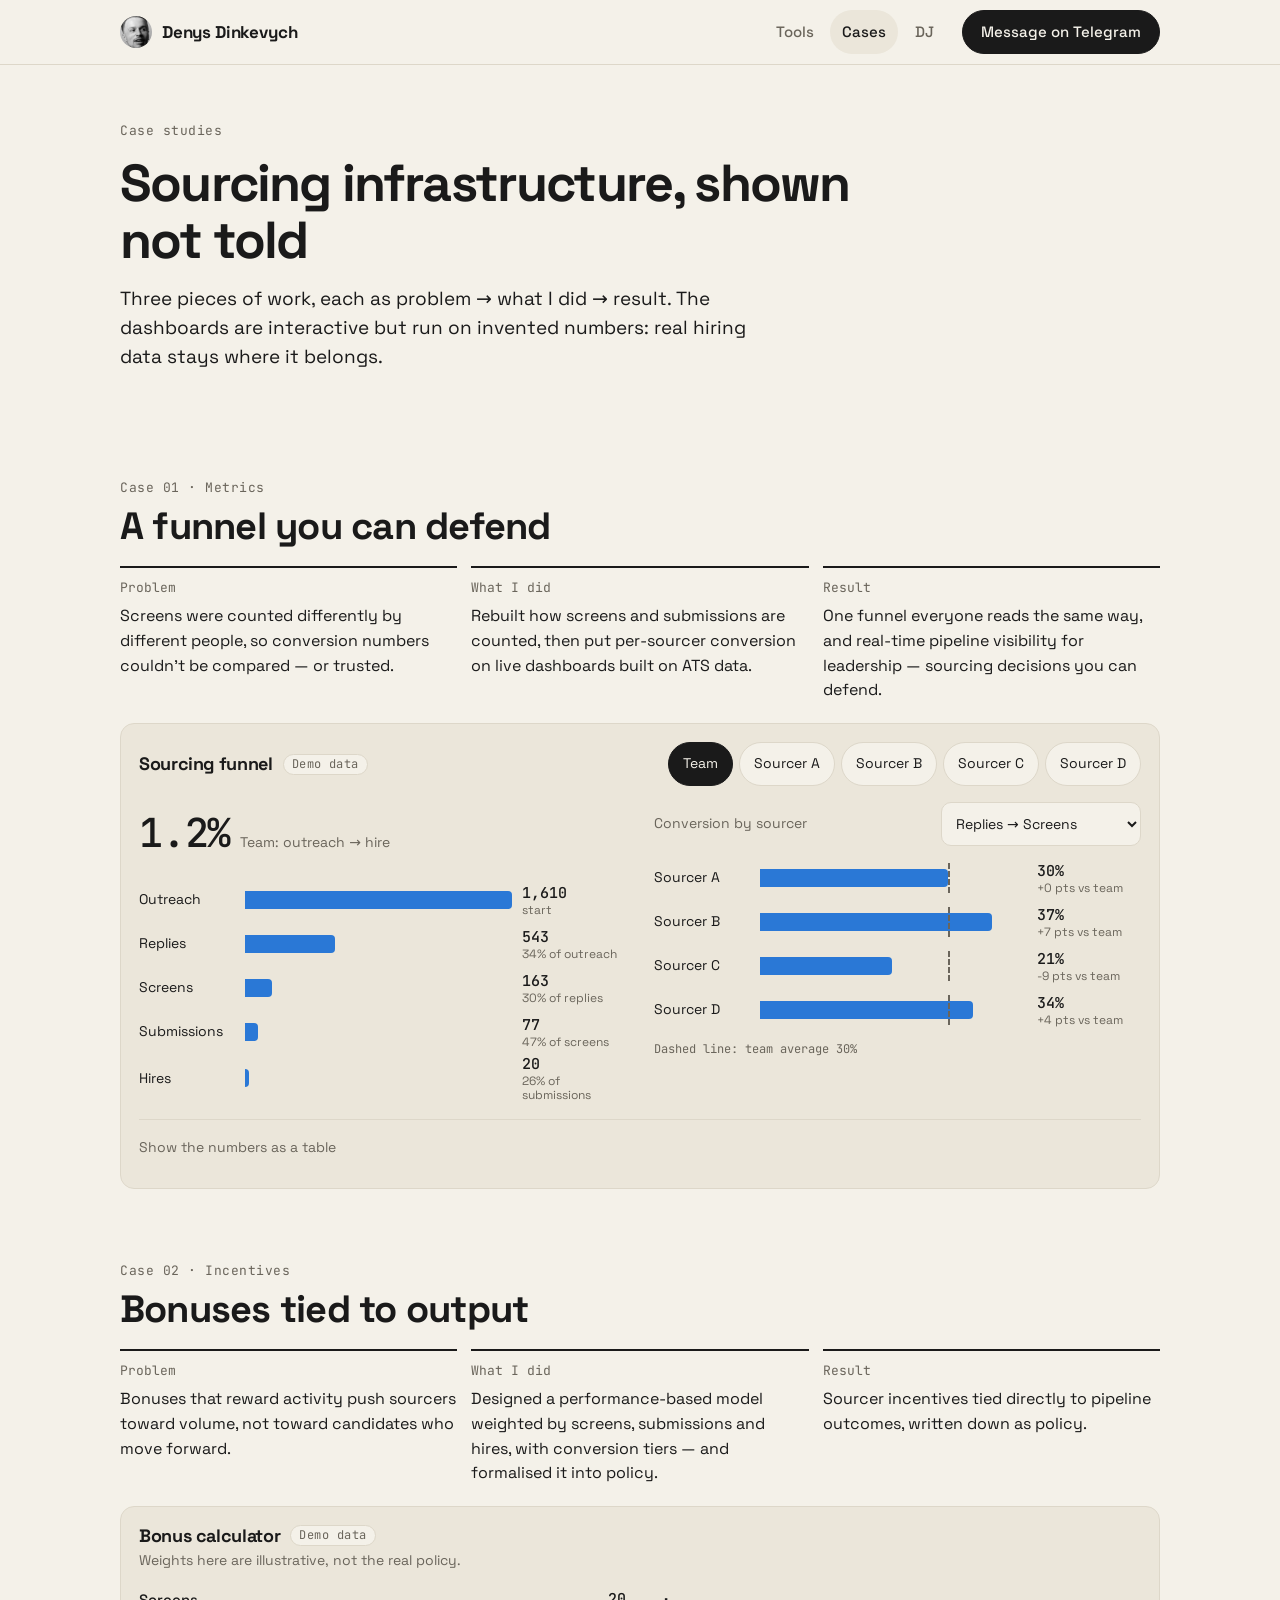
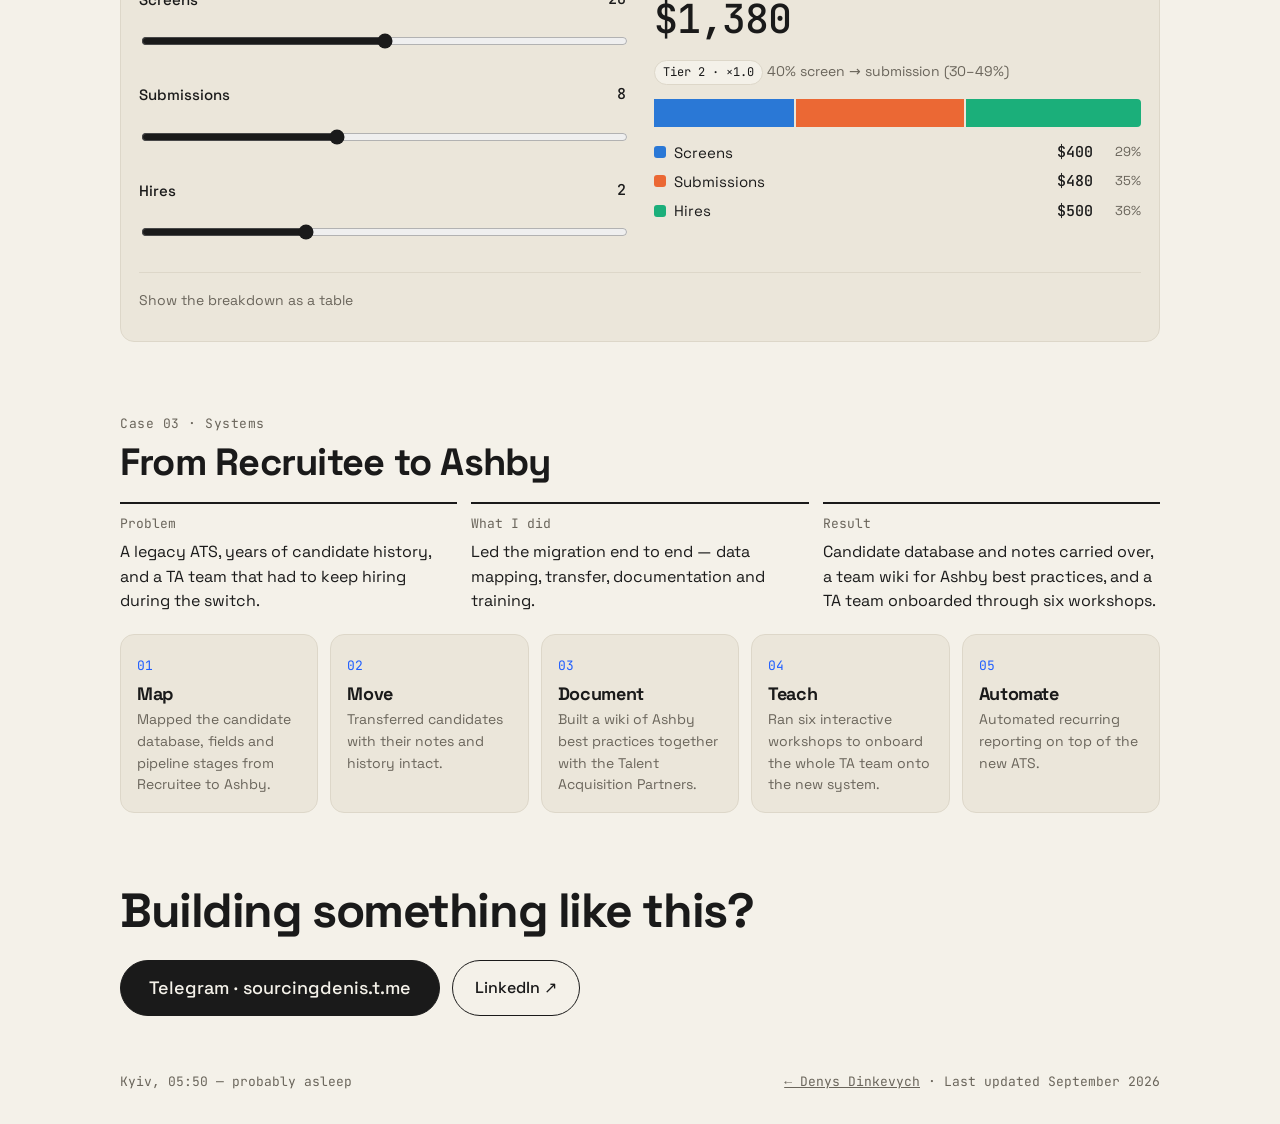
==== cases/index.html @ 1ac38251 "Add case studies with interactive demo dashboards /cases/: a funnel you can defend (per-stage funnel" ====
<!doctype html>
<html lang="en" data-side="day" data-theme="light">
<head>
<meta charset="utf-8">
<meta name="viewport" content="width=device-width, initial-scale=1, viewport-fit=cover">
<title>Case studies — Denys Dinkevych</title>
<meta name="description" content="How I build sourcing infrastructure: a funnel you can defend, bonuses tied to output, and an ATS migration from Recruitee to Ashby. With interactive demo dashboards.">
<meta name="author" content="Denys Dinkevych">
<meta property="og:type" content="website">
<meta property="og:title" content="Case studies — Denys Dinkevych">
<meta property="og:description" content="How I build sourcing infrastructure: a funnel you can defend, bonuses tied to output, and an ATS migration from Recruitee to Ashby. With interactive demo dashboards.">
<meta property="og:url" content="https://sourcingden.github.io/sitec/cases/">
<meta property="og:image" content="https://sourcingden.github.io/sitec/cases/og-cases.png">
<meta name="twitter:card" content="summary_large_image">
<meta name="twitter:image" content="https://sourcingden.github.io/sitec/cases/og-cases.png">
<link rel="canonical" href="https://sourcingden.github.io/sitec/cases/">
<meta name="theme-color" content="#f4f1e9">
<link rel="icon" href="../favicon.svg" type="image/svg+xml">
<link rel="apple-touch-icon" href="../apple-touch-icon.png">
<link rel="manifest" href="../manifest.webmanifest">
<link rel="preload" href="../assets/fonts/space-grotesk-latin.woff2" as="font" type="font/woff2" crossorigin>
<link rel="preload" href="../assets/fonts/jetbrains-mono-latin.woff2" as="font" type="font/woff2" crossorigin>
<link rel="stylesheet" href="../styles.css">
</head>
<body id="top" class="sub">
<div class="stars" aria-hidden="true"><div class="stars-layer"></div><div class="stars-layer"></div><div class="stars-layer"></div></div>

<header class="bar">
  <div class="wrap bar-inner">
    <a class="me" href="../?side=day">
      <img src="../assets/avatar.webp" width="32" height="32" alt="">
      <span>Denys Dinkevych</span>
    </a>
    <nav class="subnav" aria-label="Site">
      <a href="../tools/">Tools</a>
      <a href="../cases/" aria-current="page">Cases</a>
      <a href="../?side=night">DJ</a>
    </nav>
    <a class="btn btn-primary bar-cta" href="https://t.me/sourcingdenis" target="_blank" rel="noopener">Message on Telegram</a>
  </div>
</header>

<main id="main" class="wrap">

  <section class="page-head">
    <p class="eyebrow mono">Case studies</p>
    <h1>Sourcing infrastructure, shown not told</h1>
    <p class="lede">Three pieces of work, each as problem → what I did → result. The dashboards are interactive but run on invented numbers: real hiring data stays where it belongs.</p>
  </section>

  <article class="case" id="funnel-case">
    <div class="case-head">
      <p class="eyebrow mono">Case 01 · Metrics</p>
      <h2>A funnel you can defend</h2>
    </div>
    <dl class="pdr">
      <div><dt class="mono">Problem</dt><dd>Screens were counted differently by different people, so conversion numbers couldn't be compared — or trusted.</dd></div>
      <div><dt class="mono">What I did</dt><dd>Rebuilt how screens and submissions are counted, then put per-sourcer conversion on live dashboards built on ATS data.</dd></div>
      <div><dt class="mono">Result</dt><dd>One funnel everyone reads the same way, and real-time pipeline visibility for leadership — sourcing decisions you can defend.</dd></div>
    </dl>
    <div class="viz">
      <div class="viz-head">
        <h3>Sourcing funnel <span class="demo mono">Demo data</span></h3>
        <div class="seg-filter" id="funnel-filter" role="group" aria-label="Whose funnel"></div>
      </div>
      <div class="viz-body two">
        <div>
          <div class="stat"><b class="mono" id="funnel-headline"></b><span id="funnel-headline-note"></span></div>
          <div class="hbars" id="funnel"></div>
        </div>
        <div>
          <label class="viz-label">Conversion by sourcer
            <select id="compare-step" class="viz-select"></select>
          </label>
          <div class="hbars compare" id="compare"></div>
          <p class="viz-foot mono" id="compare-avg"></p>
        </div>
      </div>
      <details class="viz-table"><summary>Show the numbers as a table</summary><div class="table-wrap"><table id="funnel-table"></table></div></details>
    </div>
  </article>

  <article class="case" id="bonus-case">
    <div class="case-head">
      <p class="eyebrow mono">Case 02 · Incentives</p>
      <h2>Bonuses tied to output</h2>
    </div>
    <dl class="pdr">
      <div><dt class="mono">Problem</dt><dd>Bonuses that reward activity push sourcers toward volume, not toward candidates who move forward.</dd></div>
      <div><dt class="mono">What I did</dt><dd>Designed a performance-based model weighted by screens, submissions and hires, with conversion tiers — and formalised it into policy.</dd></div>
      <div><dt class="mono">Result</dt><dd>Sourcer incentives tied directly to pipeline outcomes, written down as policy.</dd></div>
    </dl>
    <div class="viz">
      <div class="viz-head"><h3>Bonus calculator <span class="demo mono">Demo data</span></h3><p class="viz-sub">Weights here are illustrative, not the real policy.</p></div>
      <div class="viz-body two">
        <form class="sliders" id="bonus-form">
          <label>Screens <output id="out-screens" class="mono"></output><input type="range" name="screens" min="0" max="40" value="20"></label>
          <label>Submissions <output id="out-submissions" class="mono"></output><input type="range" name="submissions" min="0" max="20" value="8"></label>
          <label>Hires <output id="out-hires" class="mono"></output><input type="range" name="hires" min="0" max="6" value="2"></label>
        </form>
        <div>
          <div class="stat"><b class="mono" id="bonus-total"></b><span><span id="bonus-tier" class="chip-label"></span> <span id="bonus-why"></span></span></div>
          <div class="stack" id="bonus-bar" aria-label="Bonus breakdown"></div>
          <ul class="legend" id="bonus-legend"></ul>
        </div>
      </div>
      <details class="viz-table"><summary>Show the breakdown as a table</summary><div class="table-wrap"><table id="bonus-table"></table></div></details>
    </div>
  </article>

  <article class="case" id="migration-case">
    <div class="case-head">
      <p class="eyebrow mono">Case 03 · Systems</p>
      <h2>From Recruitee to Ashby</h2>
    </div>
    <dl class="pdr">
      <div><dt class="mono">Problem</dt><dd>A legacy ATS, years of candidate history, and a TA team that had to keep hiring during the switch.</dd></div>
      <div><dt class="mono">What I did</dt><dd>Led the migration end to end — data mapping, transfer, documentation and training.</dd></div>
      <div><dt class="mono">Result</dt><dd>Candidate database and notes carried over, a team wiki for Ashby best practices, and a TA team onboarded through six workshops.</dd></div>
    </dl>
    <ol class="steps">
      <li><span class="mono">01</span><h3>Map</h3><p>Mapped the candidate database, fields and pipeline stages from Recruitee to Ashby.</p></li>
      <li><span class="mono">02</span><h3>Move</h3><p>Transferred candidates with their notes and history intact.</p></li>
      <li><span class="mono">03</span><h3>Document</h3><p>Built a wiki of Ashby best practices together with the Talent Acquisition Partners.</p></li>
      <li><span class="mono">04</span><h3>Teach</h3><p>Ran six interactive workshops to onboard the whole TA team onto the new system.</p></li>
      <li><span class="mono">05</span><h3>Automate</h3><p>Automated recurring reporting on top of the new ATS.</p></li>
    </ol>
  </article>

  <section class="block contact">
    <h2>Building something like this?</h2>
    <div class="actions">
      <a class="btn btn-primary btn-big" href="https://t.me/sourcingdenis" target="_blank" rel="noopener">Telegram · sourcingdenis.t.me</a>
      <a class="btn btn-ghost" href="https://linkedin.com/in/sourcingdenis" target="_blank" rel="noopener">LinkedIn ↗</a>
    </div>
  </section>
  <div class="viz-tip" id="viz-tip" role="tooltip" hidden></div>

</main>

<footer class="foot wrap">
  <p class="mono" id="clock">Kyiv</p>
  <p class="mono small"><a href="../?side=day">← Denys Dinkevych</a> · Last updated September 2026</p>
</footer>

<script src="../site.js" defer></script>
<script src="cases.js" defer></script>
</body>
</html>
---- styles.css ----
/* self-hosted fonts (SIL Open Font License): no third-party requests on load */
@font-face { font-family: "Space Grotesk"; font-style: normal; font-weight: 300 700; font-display: swap; src: url(assets/fonts/space-grotesk-latin.woff2) format("woff2"); unicode-range: U+0000-00FF, U+0131, U+0152-0153, U+02BB-02BC, U+02C6, U+02DA, U+02DC, U+0304, U+0308, U+0329, U+2000-206F, U+20AC, U+2122, U+2191, U+2193, U+2212, U+2215, U+FEFF, U+FFFD; }
@font-face { font-family: "Space Grotesk"; font-style: normal; font-weight: 300 700; font-display: swap; src: url(assets/fonts/space-grotesk-latin-ext.woff2) format("woff2"); unicode-range: U+0100-02BA, U+02BD-02C5, U+02C7-02CC, U+02CE-02D7, U+02DD-02FF, U+0304, U+0308, U+0329, U+1D00-1DBF, U+1E00-1E9F, U+1EF2-1EFF, U+2020, U+20A0-20AB, U+20AD-20C0, U+2113, U+2C60-2C7F, U+A720-A7FF; }
@font-face { font-family: "JetBrains Mono"; font-style: normal; font-weight: 100 800; font-display: swap; src: url(assets/fonts/jetbrains-mono-latin.woff2) format("woff2"); unicode-range: U+0000-00FF, U+0131, U+0152-0153, U+02BB-02BC, U+02C6, U+02DA, U+02DC, U+0304, U+0308, U+0329, U+2000-206F, U+20AC, U+2122, U+2191, U+2193, U+2212, U+2215, U+FEFF, U+FFFD; }
@font-face { font-family: "JetBrains Mono"; font-style: normal; font-weight: 100 800; font-display: swap; src: url(assets/fonts/jetbrains-mono-latin-ext.woff2) format("woff2"); unicode-range: U+0100-02BA, U+02BD-02C5, U+02C7-02CC, U+02CE-02D7, U+02DD-02FF, U+0304, U+0308, U+0329, U+1D00-1DBF, U+1E00-1E9F, U+1EF2-1EFF, U+2020, U+20A0-20AB, U+20AD-20C0, U+2113, U+2C60-2C7F, U+A720-A7FF; }

:root {
  --bg: #f4f1e9;
  --fg: #1a1a1a;
  --muted: #6a655b;
  --line: #ddd7c9;
  --panel: #ebe6da;
  --accent: #1f5eff;
  --on-accent: #fff;
  --gutter: clamp(16px, 4vw, 40px);
  --maxw: 1120px;
  --radius: 14px;
  color-scheme: light;
}
:root[data-theme="dark"] {
  --bg: #141414;
  --fg: #ececec;
  --muted: #9a9a9a;
  --line: #2b2b2b;
  --panel: #1c1c1c;
  --accent: #ff6a2b;
  --on-accent: #141414;
  color-scheme: dark;
}

/* one template, two sides */
:root[data-side="day"] [data-only="night"],
:root[data-side="night"] [data-only="day"] { display: none !important; }

* { box-sizing: border-box; }
html { -webkit-text-size-adjust: 100%; text-size-adjust: 100%; scroll-behavior: smooth; }
@media (prefers-reduced-motion: reduce) { html { scroll-behavior: auto; } }
body {
  margin: 0;
  background: var(--bg);
  color: var(--fg);
  font: 17px/1.55 "Space Grotesk", system-ui, sans-serif;
  -webkit-font-smoothing: antialiased;
  -webkit-tap-highlight-color: transparent;
  overflow-x: hidden;
}
h1, h2, h3 { margin: 0; letter-spacing: -0.02em; line-height: 1.1; }
p { margin: 0; }
a { color: inherit; }
.mono { font-family: "JetBrains Mono", ui-monospace, monospace; }
:focus-visible { outline: 2px solid var(--accent); outline-offset: 3px; border-radius: 6px; }
.wrap {
  max-width: var(--maxw);
  margin: 0 auto;
  padding-left: max(var(--gutter), env(safe-area-inset-left));
  padding-right: max(var(--gutter), env(safe-area-inset-right));
}

/* ---------- buttons ---------- */
.btn {
  display: inline-flex;
  align-items: center;
  justify-content: center;
  gap: 8px;
  min-height: 48px;
  padding: 0 22px;
  border-radius: 999px;
  border: 1.5px solid var(--fg);
  font: inherit;
  font-weight: 500;
  font-size: 16px;
  text-decoration: none;
  cursor: pointer;
  white-space: nowrap;
  touch-action: manipulation;
  transition: background .2s, color .2s, border-color .2s, transform .1s;
}
.btn:active { transform: scale(.98); }
.btn-primary { background: var(--fg); color: var(--bg); }
.btn-ghost { background: transparent; color: var(--fg); }
.btn-small { min-height: 44px; padding: 0 16px; font-size: 14px; border-width: 1px; background: var(--bg); color: var(--fg); }
.btn-small.copied { background: var(--accent); border-color: var(--accent); color: var(--on-accent); }
.btn-big { min-height: 56px; font-size: 18px; padding: 8px 28px; white-space: normal; text-align: center; max-width: 100%; }
.btn[aria-disabled] { opacity: .45; pointer-events: none; }

/* ---------- header ---------- */
.bar {
  position: sticky;
  top: 0;
  z-index: 20;
  background: var(--bg);
  border-bottom: 1px solid var(--line);
  padding-top: env(safe-area-inset-top);
}
.bar-inner { display: flex; align-items: center; gap: 16px; min-height: 64px; }
.me { display: inline-flex; align-items: center; gap: 10px; text-decoration: none; font-weight: 700; letter-spacing: -0.01em; min-height: 44px; min-width: 44px; }
.me img { width: 32px; height: 32px; border-radius: 50%; object-fit: cover; }
.switch {
  display: inline-flex;
  margin-left: auto;
  padding: 3px;
  border: 1px solid var(--line);
  border-radius: 999px;
  background: var(--panel);
}
.switch button {
  font: inherit;
  font-size: 15px;
  font-weight: 500;
  min-height: 44px;
  min-width: 48px;
  padding: 0 16px;
  border: 0;
  border-radius: 999px;
  background: transparent;
  color: var(--muted);
  cursor: pointer;
  touch-action: manipulation;
}
.switch button[aria-selected="true"] { background: var(--fg); color: var(--bg); }
.bar-cta { min-height: 44px; padding: 0 18px; font-size: 15px; }

/* ---------- hero ---------- */
.hero {
  display: grid;
  grid-template-columns: minmax(0, 1.12fr) minmax(0, 1fr);
  gap: clamp(24px, 4vw, 56px);
  align-items: center;
  padding: clamp(28px, 5vw, 64px) 0 clamp(24px, 4vw, 40px);
}
.eyebrow { font-size: 13px; color: var(--muted); letter-spacing: .04em; margin-bottom: 14px; }
.hero h1 { font-size: clamp(34px, 4.6vw, 56px); letter-spacing: -0.035em; line-height: 1.02; margin-bottom: 18px; }
.lede { font-size: clamp(17px, 1.5vw, 19px); color: var(--fg); max-width: 34em; margin-bottom: 26px; }
.lede strong { font-weight: 700; }
.actions { display: flex; flex-wrap: wrap; gap: 12px; }

.art { position: relative; margin: 0; }
.dots {
  display: block;
  width: 100%;
  aspect-ratio: 700 / 564;
  cursor: crosshair;
  touch-action: pan-y;
  user-select: none;
  -webkit-user-select: none;
  opacity: 0;
  transition: opacity .5s ease;
}
.art-fallback {
  position: absolute;
  top: 0; left: 0;
  width: 100%;
  height: auto;
  filter: grayscale(1);
  mix-blend-mode: multiply;
  opacity: .8;
  transition: opacity .2s ease;
}
:root[data-theme="dark"] .art-fallback { filter: grayscale(1) invert(1); mix-blend-mode: screen; opacity: .6; }
.art-ready .dots { opacity: 1; }
:root .art.art-ready .art-fallback { opacity: 0; pointer-events: none; }
.art figcaption { margin-top: 10px; font-size: 13px; color: var(--muted); }
.art figcaption span { white-space: nowrap; }

/* ---------- proof ---------- */
.proof { border-top: 1px solid var(--line); border-bottom: 1px solid var(--line); padding: 24px 0; }
.stats { list-style: none; margin: 0; padding: 0; display: grid; grid-template-columns: repeat(4, 1fr); gap: 16px; }
.stats li { display: flex; flex-direction: column; gap: 4px; }
.stats b { font-size: clamp(26px, 3.2vw, 38px); font-weight: 500; letter-spacing: -0.03em; color: var(--fg); }
.stats span { font-size: 15px; color: var(--muted); }
.prev { margin-top: 18px; font-size: 13px; color: var(--muted); }
.credits { font-size: clamp(18px, 2vw, 24px); font-weight: 500; line-height: 1.45; letter-spacing: -0.01em; }
.credits .mono { display: block; font-size: 13px; font-weight: 400; color: var(--muted); letter-spacing: .04em; margin-bottom: 6px; }

/* ---------- blocks ---------- */
.block { padding: clamp(40px, 6vw, 72px) 0 0; scroll-margin-top: 72px; }
.block-head { max-width: 680px; margin-bottom: 24px; }
.block-head .eyebrow { margin-bottom: 8px; }
.block-head h2 { font-size: clamp(26px, 3.2vw, 38px); margin-bottom: 10px; }
.block-head p:not(.eyebrow) { color: var(--muted); }

/* Boolean builder */
.bool { display: grid; grid-template-columns: 1fr 1fr; gap: 14px 18px; margin-bottom: 18px; }
.bool label { display: flex; flex-direction: column; gap: 6px; font-weight: 500; font-size: 15px; }
.bool small { font-weight: 400; color: var(--muted); font-size: 13px; }
.bool input {
  font: inherit;
  font-size: 16px;
  min-height: 48px;
  padding: 0 14px;
  border: 1px solid var(--line);
  border-radius: 10px;
  background: var(--panel);
  color: var(--fg);
}
.bool input:focus { outline: 2px solid var(--accent); outline-offset: 0; border-color: transparent; }
.bool-out { display: grid; gap: 14px; }
.out-card { border: 1px solid var(--line); border-radius: var(--radius); background: var(--panel); padding: 14px 16px 16px; min-width: 0; }
.out-head { display: flex; align-items: center; justify-content: space-between; gap: 10px; margin-bottom: 10px; flex-wrap: wrap; }
.out-head > .mono { font-size: 13px; color: var(--muted); }
.out-btns { display: inline-flex; gap: 8px; flex-wrap: wrap; }
.out-card code {
  display: block;
  font-family: "JetBrains Mono", monospace;
  font-size: 14px;
  line-height: 1.6;
  white-space: pre-wrap;
  overflow-wrap: anywhere;
}
.out-card code.is-empty { color: var(--muted); }

/* method cards */
.cards { display: grid; grid-template-columns: repeat(3, 1fr); gap: 14px; }
.card { border: 1px solid var(--line); border-radius: var(--radius); padding: 20px; background: var(--panel); }
.card .tag { font-size: 13px; color: var(--accent); margin-bottom: 10px; }
.card h3 { font-size: 19px; margin-bottom: 8px; }
.card p:not(.tag) { font-size: 15px; color: var(--muted); }

/* timeline */
.timeline { list-style: none; margin: 0; padding: 0; max-width: 820px; }
.timeline li { display: grid; grid-template-columns: 140px 1fr; gap: 20px; padding: 18px 0; border-top: 1px solid var(--line); }
.timeline li:last-child { border-bottom: 1px solid var(--line); }
.timeline .when { font-size: 13px; color: var(--muted); padding-top: 3px; }
.timeline h3 { font-size: 19px; margin-bottom: 6px; }
.timeline p:not(.when) { color: var(--muted); font-size: 16px; }

.plain { list-style: none; margin: 0; padding: 0; display: grid; grid-template-columns: repeat(2, 1fr); gap: 0 32px; max-width: 900px; }
.plain li { padding: 14px 0; border-top: 1px solid var(--line); }
.plain h3 { font-size: 17px; font-weight: 500; margin-bottom: 4px; }
.plain .mono { font-size: 13px; color: var(--muted); }

/* night: player + mix list */
.sc-facade {
  display: flex;
  align-items: center;
  gap: 18px;
  padding: 18px;
  border: 1px solid var(--line);
  border-radius: var(--radius);
  background: var(--panel);
  margin-bottom: 18px;
}
.sc-facade.loaded { display: block; padding: 0; border: 0; background: none; }
.sc-facade iframe { width: 100%; height: 450px; border: 0; border-radius: 10px; display: block; }
.sc-play {
  flex: none;
  width: 72px; height: 72px;
  border-radius: 50%;
  border: 0;
  background: var(--accent);
  color: var(--on-accent);
  font-size: 26px;
  cursor: pointer;
  touch-action: manipulation;
}
.sc-title { font-weight: 700; font-size: 19px; }
.sc-note { font-size: 13px; color: var(--muted); margin-top: 4px; }
.mixlist { list-style: none; margin: 0; padding: 0; counter-reset: mix; max-width: 820px; }
.mixlist li { border-top: 1px solid var(--line); counter-increment: mix; }
.mixlist li:last-child { border-bottom: 1px solid var(--line); }
.mixlist a { display: grid; grid-template-columns: 40px 1fr auto; align-items: center; gap: 12px; min-height: 56px; text-decoration: none; }
.mixlist a::before { content: counter(mix, decimal-leading-zero); font-family: "JetBrains Mono", monospace; font-size: 13px; color: var(--muted); }
.mixlist span { font-weight: 500; }
.mixlist em { font-style: normal; color: var(--muted); font-size: 15px; text-align: right; }

/* contact */
.contact { padding-bottom: 8px; }
.contact h2 { font-size: clamp(28px, 4vw, 48px); letter-spacing: -0.03em; margin-bottom: 22px; max-width: 16em; }
.contact-note { color: var(--muted); margin: -10px 0 22px; max-width: 34em; }

/* footer */
.foot { padding-top: 48px; padding-bottom: max(32px, env(safe-area-inset-bottom)); color: var(--muted); display: flex; flex-wrap: wrap; justify-content: space-between; gap: 8px 24px; }
.foot p { font-size: 13px; }

/* ---------- subpages ---------- */
.subnav { display: flex; gap: 4px; margin-left: auto; }
.subnav a { display: inline-flex; align-items: center; justify-content: center; min-height: 44px; min-width: 44px; padding: 0 12px; border-radius: 999px; text-decoration: none; color: var(--muted); font-weight: 500; font-size: 15px; }
.subnav a[aria-current="page"] { color: var(--fg); background: var(--panel); }
.page-head { padding: clamp(28px, 5vw, 56px) 0 8px; max-width: 760px; }
.page-head h1 { font-size: clamp(32px, 4.6vw, 52px); letter-spacing: -0.035em; margin-bottom: 14px; }
.page-head .eyebrow a { color: inherit; }
.privacy { display: block; margin-top: 10px; font-size: 13px; color: var(--muted); }
.block.tight { padding-top: 24px; }
.note { margin-top: 14px; font-size: 15px; color: var(--muted); max-width: 680px; }
.hint { font-size: 13px; color: var(--muted); margin: 8px 0; }
.tips { padding-bottom: 8px; }
.tips h2 { font-size: clamp(22px, 2.6vw, 30px); margin-bottom: 16px; }
.tips .plain p { color: var(--muted); font-size: 15px; }

.tool-grid { display: grid; grid-template-columns: repeat(3, 1fr); gap: 14px; padding-top: 28px; }
.tool-grid.flush { padding-top: 0; }
.tool-card {
  display: flex; flex-direction: column; gap: 8px;
  padding: 22px; border: 1px solid var(--line); border-radius: var(--radius); background: var(--panel);
  text-decoration: none; min-height: 200px;
}
.tool-card .tag { font-size: 13px; color: var(--accent); }
.tool-card h2, .tool-card h3 { font-size: 21px; }
.tool-card p:not(.tag) { color: var(--muted); font-size: 15px; }
.tool-card .go { margin-top: auto; font-weight: 500; }

.bool .wide { grid-column: 1 / -1; }
.email-list { list-style: none; margin: 0 0 16px; padding: 0; border-top: 1px solid var(--line); }
.email-list li { display: grid; grid-template-columns: 96px 1fr auto; align-items: center; gap: 12px; padding: 6px 0; border-bottom: 1px solid var(--line); }
.email-list .tag { font-size: 13px; color: var(--muted); }
.email-list code { font-family: "JetBrains Mono", monospace; font-size: 15px; overflow-wrap: anywhere; }
.out-card textarea, .check textarea {
  width: 100%; font: 14px/1.6 "JetBrains Mono", monospace; color: var(--fg);
  background: transparent; border: 0; resize: vertical; padding: 0;
}
.out-card textarea:focus { outline: none; }

.check { display: grid; grid-template-columns: minmax(0, 1.2fr) minmax(0, 1fr); gap: 24px; align-items: start; }
.check-input { display: flex; flex-direction: column; gap: 10px; align-items: flex-start; }
.check-input label { font-size: 13px; color: var(--muted); }
.check textarea {
  font-family: inherit; font-size: 16px; line-height: 1.55; min-height: 260px;
  padding: 14px 16px; border: 1px solid var(--line); border-radius: 12px; background: var(--panel);
}
.check textarea:focus { outline: 2px solid var(--accent); outline-offset: 0; }
.check-result { border: 1px solid var(--line); border-radius: var(--radius); padding: 20px; background: var(--panel); }
.meter {
  --p: 0;
  width: 132px; height: 132px; border-radius: 50%; margin-bottom: 12px;
  display: grid; place-content: center; text-align: center;
  background:
    radial-gradient(closest-side, var(--panel) 78%, transparent 79%),
    conic-gradient(var(--band, var(--line)) calc(var(--p) * 1%), var(--line) 0);
}
.meter[data-band="good"] { --band: #1f9d55; }
.meter[data-band="ok"] { --band: #d08a00; }
.meter[data-band="low"] { --band: #d33c2c; }
.meter span { font: 500 40px/1 "JetBrains Mono", monospace; }
.meter small { font-size: 13px; color: var(--muted); }
#score-meta { font-size: 13px; color: var(--muted); margin-bottom: 14px; }
.checks { list-style: none; margin: 0; padding: 0; }
.checks li { display: grid; grid-template-columns: 26px 1fr; gap: 10px; padding: 10px 0; border-top: 1px solid var(--line); }
.checks .mark { width: 22px; height: 22px; border-radius: 50%; display: grid; place-content: center; font-size: 13px; font-weight: 700; margin-top: 1px; }
.checks .ok .mark { background: #1f9d5522; color: #1f9d55; }
.checks .fix .mark { background: #d33c2c22; color: #d33c2c; }
.checks b { font-weight: 500; }
.checks p { font-size: 14px; color: var(--muted); margin-top: 2px; }

/* ---------- case studies & demo charts ---------- */
.case { padding-top: clamp(40px, 6vw, 72px); scroll-margin-top: 72px; }
.case-head h2 { font-size: clamp(26px, 3.2vw, 38px); margin-bottom: 18px; }
.case-head .eyebrow { margin-bottom: 8px; }
.pdr { display: grid; grid-template-columns: repeat(3, 1fr); gap: 14px; margin: 0 0 20px; }
.pdr div { border-top: 2px solid var(--fg); padding-top: 10px; }
.pdr dt { font-size: 13px; color: var(--muted); margin-bottom: 6px; }
.pdr dd { margin: 0; font-size: 16px; }
.viz {
  /* chart roles (validated: categorical slots 1-3 on the panel surface) */
  --series-1: #2a78d6; --series-2: #eb6834; --series-3: #1baf7a;
  --grid: #d6d0c1;
  border: 1px solid var(--line); border-radius: var(--radius); background: var(--panel); padding: 18px;
}
.viz-head { display: flex; flex-wrap: wrap; align-items: center; justify-content: space-between; gap: 10px 16px; margin-bottom: 16px; }
.viz-head h3 { font-size: 18px; display: flex; align-items: center; gap: 10px; }
.viz-sub { font-size: 14px; color: var(--muted); width: 100%; margin-top: -6px; }
.demo { font-size: 12px; font-weight: 400; letter-spacing: .04em; padding: 3px 8px; border-radius: 999px; border: 1px solid var(--line); color: var(--muted); background: var(--bg); }
.viz-body.two { display: grid; grid-template-columns: 1fr 1fr; gap: 28px; }
.seg-filter { display: flex; flex-wrap: wrap; gap: 6px; }
.seg-filter button {
  font: inherit; font-size: 14px; min-height: 44px; padding: 0 14px; border-radius: 999px; cursor: pointer;
  border: 1px solid var(--line); background: var(--bg); color: var(--fg);
}
.seg-filter button[aria-pressed="true"] { background: var(--fg); color: var(--bg); border-color: var(--fg); }
.stat { display: flex; align-items: baseline; gap: 10px; flex-wrap: wrap; margin-bottom: 14px; }
.stat b { font-size: clamp(30px, 3.4vw, 40px); font-weight: 500; letter-spacing: -0.03em; }
.stat span { color: var(--muted); font-size: 14px; }
.chip-label { display: inline-block; padding: 2px 8px; border-radius: 999px; background: var(--bg); border: 1px solid var(--line); color: var(--fg) !important; font-family: "JetBrains Mono", monospace; font-size: 12px !important; }

.hbars { display: flex; flex-direction: column; }
.hbar { display: grid; grid-template-columns: 96px 1fr 104px; align-items: center; gap: 10px; min-height: 44px; border-radius: 8px; cursor: default; outline-offset: 0; }
.hbar:focus-visible { outline: 2px solid var(--accent); }
.hbar-label { font-size: 14px; }
.hbar-track { position: relative; height: 18px; }
.hbar-fill { display: block; height: 100%; background: var(--series-1); border-radius: 0 4px 4px 0; transition: width .35s ease; }
.hbar.dim .hbar-fill { opacity: .28; }
.hbar-avg { position: absolute; top: -6px; bottom: -6px; left: var(--avg); border-left: 2px dashed var(--muted); }
.hbar-value { display: flex; flex-direction: column; line-height: 1.2; }
.hbar-value b { font: 500 15px "JetBrains Mono", monospace; }
.hbar-value small { font-size: 12px; color: var(--muted); }
.viz-label { display: flex; flex-wrap: wrap; align-items: center; justify-content: space-between; gap: 8px; font-size: 14px; color: var(--muted); margin-bottom: 10px; }
.viz-select { font: inherit; font-size: 14px; min-height: 44px; padding: 0 10px; border-radius: 10px; border: 1px solid var(--line); background: var(--bg); color: var(--fg); }
.viz-foot { font-size: 12px; color: var(--muted); margin-top: 8px; }

.sliders { display: flex; flex-direction: column; gap: 18px; }
.sliders label { display: grid; grid-template-columns: 1fr auto; gap: 6px 10px; font-weight: 500; font-size: 15px; }
.sliders output { font-size: 15px; }
.sliders input[type="range"] { grid-column: 1 / -1; width: 100%; min-height: 44px; accent-color: var(--fg); }
.stack { display: flex; gap: 2px; height: 28px; margin: 6px 0 14px; }
.stack .seg { min-width: 6px; transition: flex-grow .3s ease; cursor: default; }
.stack .seg:first-child { border-radius: 0; }
.stack .seg:last-child { border-radius: 0 4px 4px 0; }
.stack .seg:focus-visible { outline: 2px solid var(--fg); outline-offset: 2px; }
.stack .empty { flex: 1; display: grid; place-content: center; font-size: 13px; color: var(--muted); border: 1px dashed var(--line); }
.legend { list-style: none; margin: 0; padding: 0; display: flex; flex-direction: column; gap: 6px; }
.legend li { display: flex; align-items: center; gap: 8px; font-size: 15px; }
.legend .chip { width: 12px; height: 12px; border-radius: 3px; flex: none; }
.legend b { font: 500 15px "JetBrains Mono", monospace; margin-left: auto; }
.legend small { width: 40px; text-align: right; color: var(--muted); font-size: 13px; }

.viz-table { margin-top: 16px; border-top: 1px solid var(--line); padding-top: 6px; }
.viz-table summary { cursor: pointer; min-height: 44px; display: flex; align-items: center; font-size: 14px; color: var(--muted); }
.table-wrap { overflow-x: auto; }
.viz-table table { border-collapse: collapse; font-size: 14px; min-width: 100%; }
.viz-table th, .viz-table td { text-align: right; padding: 6px 10px; border-bottom: 1px solid var(--line); white-space: nowrap; }
.viz-table th:first-child { text-align: left; }
.viz-table td { font-family: "JetBrains Mono", monospace; }
.viz-tip {
  position: absolute; z-index: 30; max-width: 260px; pointer-events: none;
  padding: 8px 10px; border-radius: 8px; font-size: 13px; line-height: 1.45;
  background: var(--fg); color: var(--bg); box-shadow: 0 6px 20px rgba(0,0,0,.18);
}

.steps { list-style: none; margin: 0; padding: 0; display: grid; grid-template-columns: repeat(5, 1fr); gap: 12px; counter-reset: s; }
.steps li { border: 1px solid var(--line); border-radius: var(--radius); background: var(--panel); padding: 16px; position: relative; }
.steps .mono { font-size: 13px; color: var(--accent); }
.steps h3 { font-size: 18px; margin: 6px 0; }
.steps p { font-size: 14px; color: var(--muted); }

/* ---------- stars (night only) ---------- */
.stars { position: fixed; inset: 0; z-index: -1; pointer-events: none; opacity: 0; transition: opacity .6s ease; }
:root[data-theme="dark"] .stars { opacity: 1; }
.stars-layer { position: absolute; inset: -50% 0; background-repeat: repeat; will-change: transform; }
.stars-layer:nth-child(1) {
  background-image:
    radial-gradient(1px 1px at 20px 30px, #fff8 50%, transparent),
    radial-gradient(1px 1px at 140px 90px, #fff6 50%, transparent),
    radial-gradient(1px 1px at 90px 160px, #fff5 50%, transparent);
  background-size: 200px 200px;
}
.stars-layer:nth-child(2) {
  background-image:
    radial-gradient(1.5px 1.5px at 60px 110px, #fffa 50%, transparent),
    radial-gradient(1.5px 1.5px at 250px 40px, #fff8 50%, transparent);
  background-size: 320px 320px;
}
.stars-layer:nth-child(3) {
  background-image:
    radial-gradient(2px 2px at 180px 220px, #ffd9c7 50%, transparent),
    radial-gradient(2px 2px at 400px 90px, #fff 50%, transparent);
  background-size: 480px 480px;
}

/* ---------- side switch reveal ---------- */
::view-transition-old(root), ::view-transition-new(root) { animation: none; mix-blend-mode: normal; }

/* ---------- pointer-specific polish ---------- */
@media (hover: hover) and (pointer: fine) {
  .btn-primary:hover { background: var(--accent); border-color: var(--accent); color: var(--on-accent); }
  .btn-ghost:hover, .btn-small:hover { border-color: var(--accent); color: var(--accent); }
  .switch button:not([aria-selected="true"]):hover { color: var(--fg); }
  .mixlist a:hover span { color: var(--accent); }
  .sc-play:hover { transform: scale(1.05); }
}

/* ---------- layout breakpoints ---------- */
@media (max-width: 900px) {
  .cards { grid-template-columns: 1fr 1fr; }
  .stats { grid-template-columns: repeat(2, 1fr); row-gap: 20px; }
}
@media (max-width: 900px) {
  .tool-grid { grid-template-columns: 1fr 1fr; }
  .viz-body.two { grid-template-columns: 1fr; }
  .steps { grid-template-columns: 1fr 1fr; }
  .check { grid-template-columns: 1fr; }
}
@media (max-width: 760px) {
  .tool-grid { grid-template-columns: 1fr; }
  .pdr { grid-template-columns: 1fr; }
  .steps { grid-template-columns: 1fr; }
  .hbar { grid-template-columns: 82px 1fr 92px; gap: 8px; }
  .tool-card { min-height: 0; }
  .sub .bar-cta { display: none; }
  .email-list li { grid-template-columns: 1fr auto; }
  .email-list .tag { grid-column: 1 / -1; margin-bottom: -4px; }
  .hero { grid-template-columns: 1fr; padding-top: 22px; }
  .art { width: min(100%, calc(34vh * 700 / 564)); }
  .bar-cta { display: none; }
  .bool { grid-template-columns: 1fr; }
  .cards { grid-template-columns: 1fr; }
  .timeline li { grid-template-columns: 1fr; gap: 4px; }
  .plain { grid-template-columns: 1fr; }
}
@media (max-width: 420px) {
  body { font-size: 16px; }
  .me span { font-size: 15px; }
  .switch button { padding: 0 12px; font-size: 14px; }
  .actions .btn { flex: 1 1 100%; }
  .mixlist em { display: none; }
}
@media (max-width: 480px) {
  .sub .me span { display: none; }
  .subnav a { padding: 0 10px; }
}
@media (max-width: 350px) {
  .me span { display: none; }
}

/* phones in landscape: little height, so tighten the hero so the CTA stays in view */
@media (max-height: 500px) and (orientation: landscape) {
  .bar-inner { min-height: 52px; }
  .hero { padding: 14px 0 20px; align-items: start; }
  .eyebrow { margin-bottom: 6px; }
  .hero h1 { font-size: 28px; margin-bottom: 10px; }
  .lede { font-size: 15px; margin-bottom: 14px; }
  .actions .btn { min-height: 44px; }
}

@media (prefers-reduced-motion: reduce) {
  *, *::before, *::after { transition: none !important; }
}
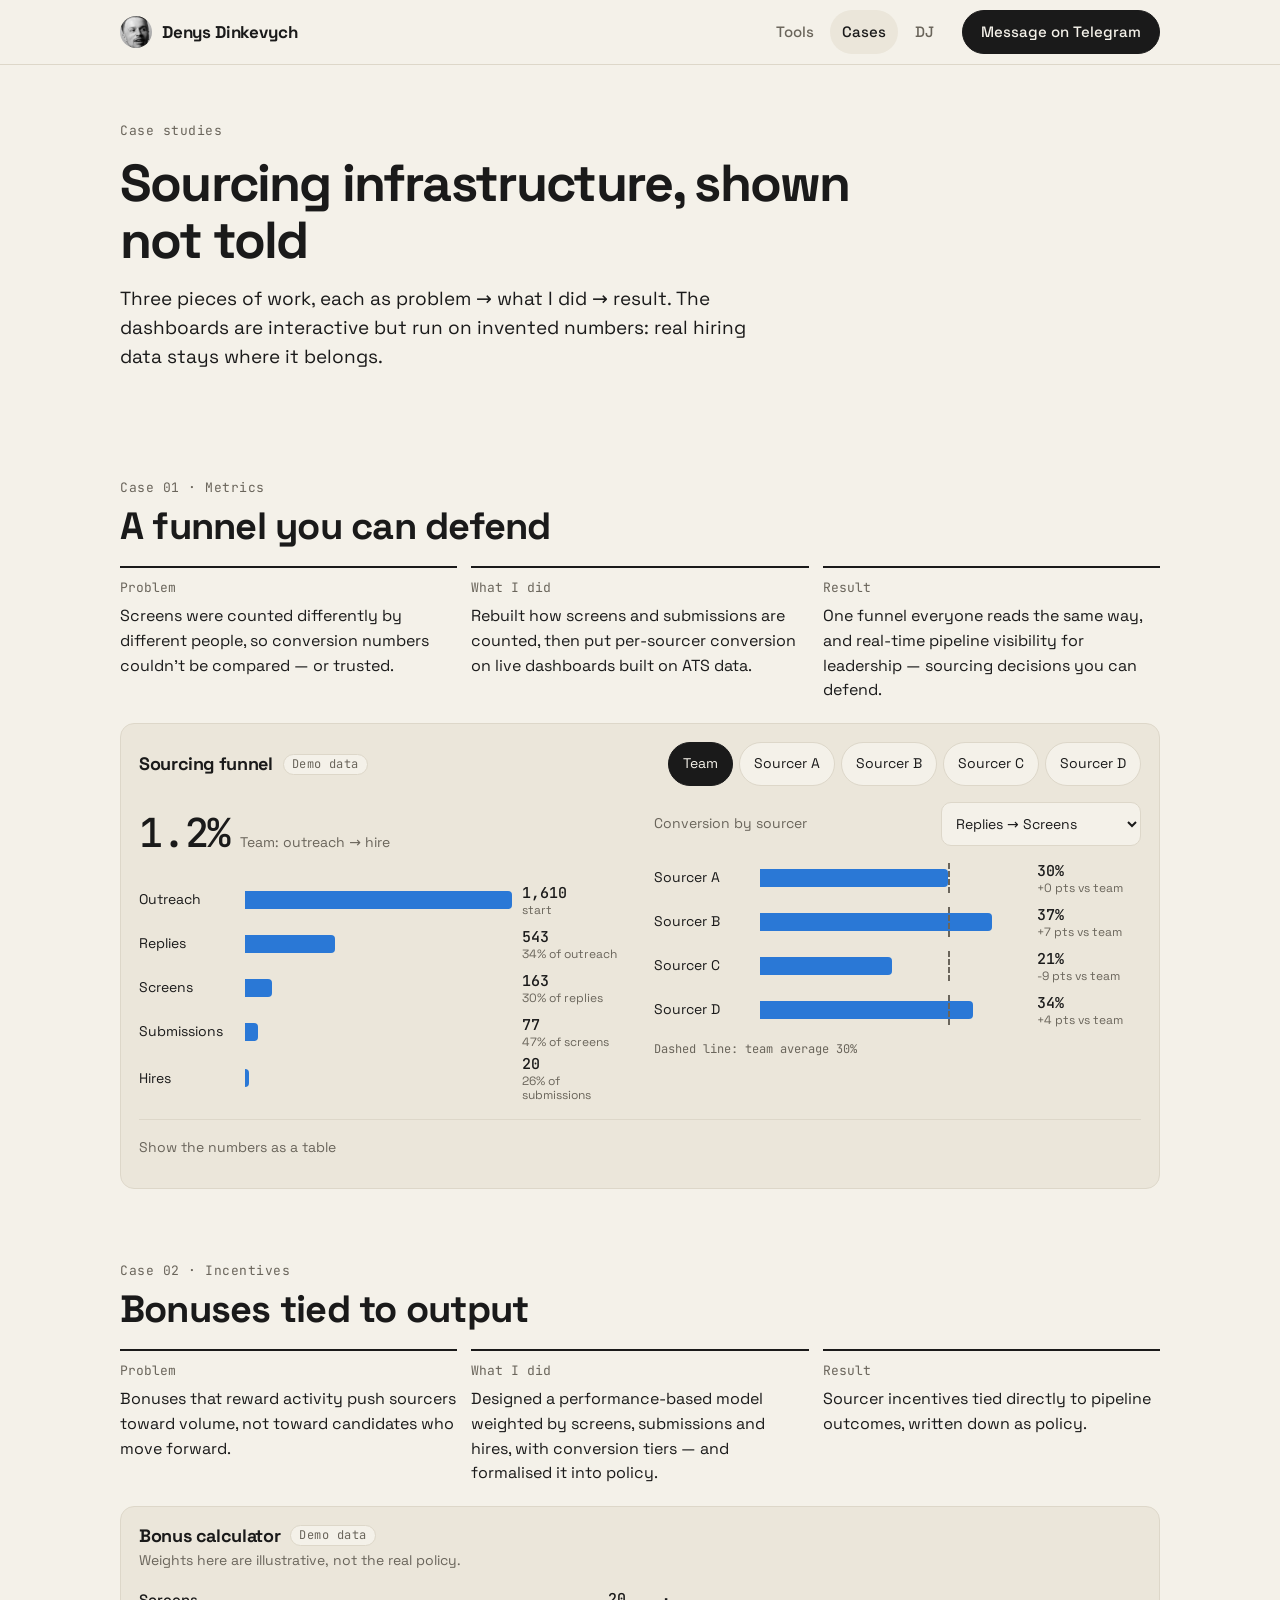
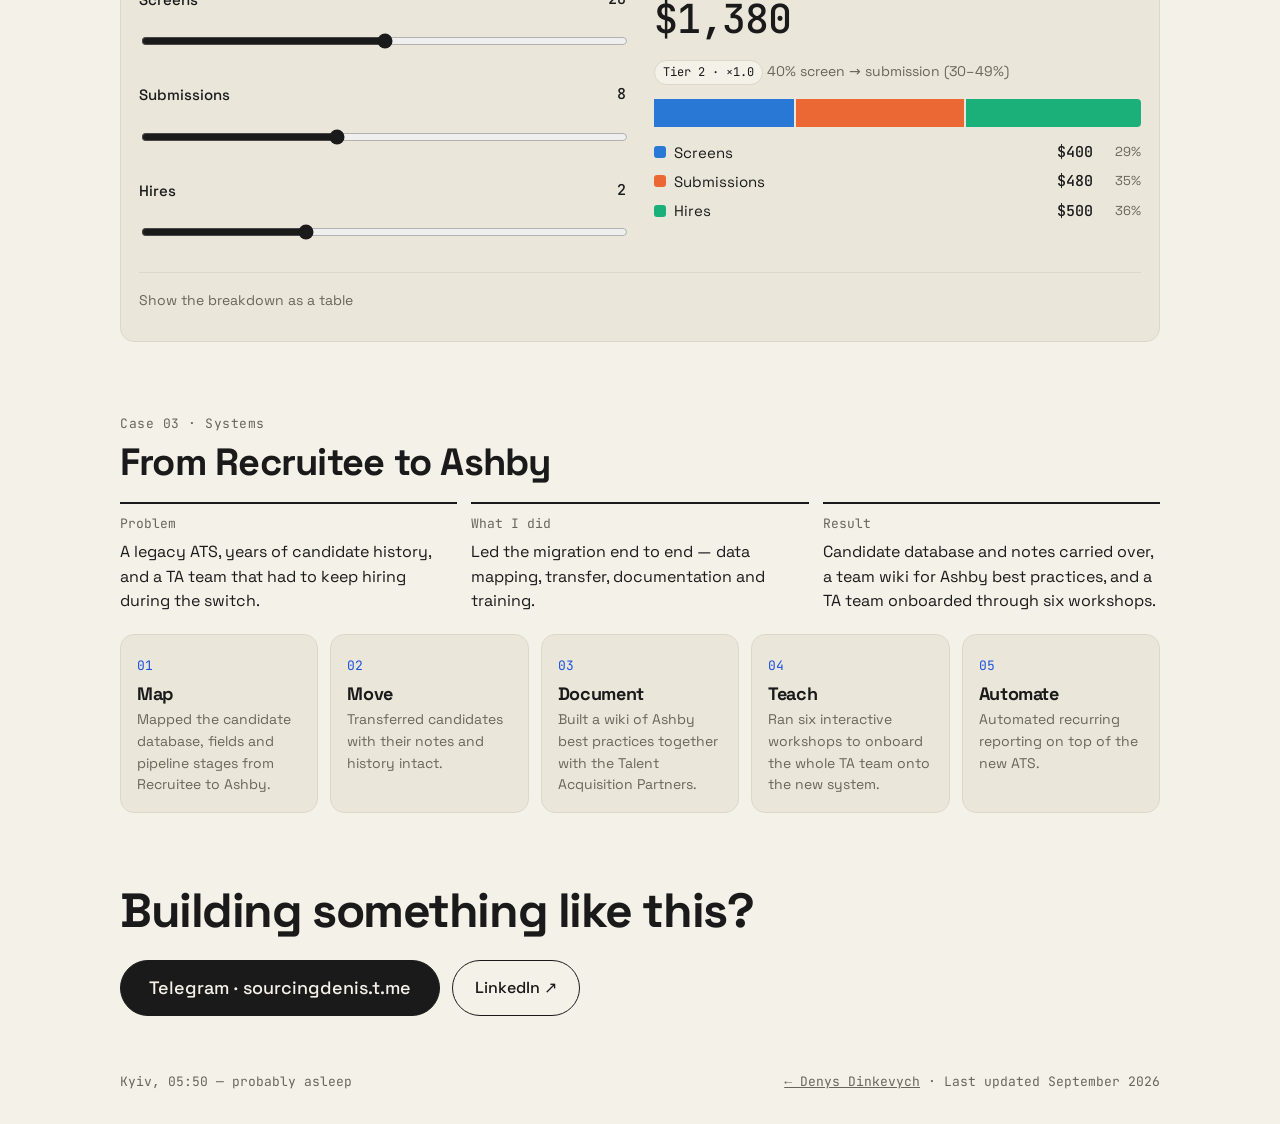
==== commit 845f3377: "Finish polish: 404 page, sitemap, llms.txt, audit fixes - 404.html with dot animation (resolves link" ====
--- a/cases/index.html
+++ b/cases/index.html
@@ -27,7 +27,7 @@
 
 <header class="bar">
   <div class="wrap bar-inner">
-    <a class="me" href="../?side=day">
+    <a class="me" href="../?side=day" aria-label="Denys Dinkevych — home">
       <img src="../assets/avatar.webp" width="32" height="32" alt="">
       <span>Denys Dinkevych</span>
     </a>
@@ -100,7 +100,7 @@
         </form>
         <div>
           <div class="stat"><b class="mono" id="bonus-total"></b><span><span id="bonus-tier" class="chip-label"></span> <span id="bonus-why"></span></span></div>
-          <div class="stack" id="bonus-bar" aria-label="Bonus breakdown"></div>
+          <div class="stack" id="bonus-bar" role="group" aria-label="Bonus breakdown"></div>
           <ul class="legend" id="bonus-legend"></ul>
         </div>
       </div>
--- a/styles.css
+++ b/styles.css
@@ -10,7 +10,7 @@
   --muted: #6a655b;
   --line: #ddd7c9;
   --panel: #ebe6da;
-  --accent: #1f5eff;
+  --accent: #1a52e0; /* 5.1:1 on the panel, 5.6:1 on the page */
   --on-accent: #fff;
   --gutter: clamp(16px, 4vw, 40px);
   --maxw: 1120px;
@@ -258,9 +258,10 @@
 .mixlist { list-style: none; margin: 0; padding: 0; counter-reset: mix; max-width: 820px; }
 .mixlist li { border-top: 1px solid var(--line); counter-increment: mix; }
 .mixlist li:last-child { border-bottom: 1px solid var(--line); }
-.mixlist a { display: grid; grid-template-columns: 40px 1fr auto; align-items: center; gap: 12px; min-height: 56px; text-decoration: none; }
+.mixlist a { display: grid; grid-template-columns: 40px 1fr auto auto; align-items: center; gap: 12px; min-height: 56px; text-decoration: none; }
+.mixlist small { font-size: 12px; color: var(--muted); min-width: 72px; text-align: right; }
 .mixlist a::before { content: counter(mix, decimal-leading-zero); font-family: "JetBrains Mono", monospace; font-size: 13px; color: var(--muted); }
-.mixlist span { font-weight: 500; }
+.mixlist span { font-weight: 500; min-width: 0; overflow-wrap: anywhere; }
 .mixlist em { font-style: normal; color: var(--muted); font-size: 15px; text-align: right; }
 
 /* contact */
@@ -421,6 +422,33 @@
 .steps h3 { font-size: 18px; margin: 6px 0; }
 .steps p { font-size: 14px; color: var(--muted); }
 
+/* ---------- press / quotes ---------- */
+.quotes { list-style: none; margin: 0 0 24px; padding: 0; display: grid; grid-template-columns: repeat(2, 1fr); gap: 14px; }
+.quotes li { border: 1px solid var(--line); border-radius: var(--radius); background: var(--panel); padding: 20px; display: flex; flex-direction: column; gap: 12px; }
+.quotes blockquote { margin: 0; font-size: clamp(17px, 1.6vw, 20px); line-height: 1.4; letter-spacing: -0.01em; }
+.quotes a { font-size: 13px; color: var(--accent); text-decoration: none; margin-top: auto; min-height: 44px; display: inline-flex; align-items: center; }
+.press-grid { display: grid; grid-template-columns: repeat(2, 1fr); gap: 14px; }
+.press-card { border: 1px solid var(--line); border-radius: var(--radius); background: var(--panel); padding: 18px; }
+.press-card h3 { font-size: 17px; margin-bottom: 10px; display: flex; justify-content: space-between; align-items: center; gap: 10px; }
+.press-card textarea { width: 100%; min-height: 150px; font-family: inherit; font-size: 15px; line-height: 1.55; color: var(--fg); background: transparent; border: 0; resize: vertical; padding: 0; }
+.press-card #bio-long { min-height: 260px; }
+.press-card textarea:focus { outline: none; }
+.photos { display: grid; grid-template-columns: 1.5fr 1fr; gap: 14px; }
+.photos figure { margin: 0; }
+.photos img { width: 100%; height: auto; display: block; border-radius: 10px; }
+.photos figcaption { display: flex; justify-content: space-between; align-items: center; gap: 10px; margin-top: 8px; font-size: 13px; color: var(--muted); }
+.facts { display: grid; grid-template-columns: repeat(4, 1fr); gap: 14px; }
+.facts div { border-top: 2px solid var(--fg); padding-top: 10px; }
+.facts dt { font-size: 13px; color: var(--muted); }
+.facts dd { margin: 4px 0 0; font-size: 18px; font-weight: 500; }
+.bullets { margin: 0; padding-left: 20px; }
+.bullets li { padding: 4px 0; }
+
+/* ---------- 404 ---------- */
+.nf { min-height: 100svh; display: flex; flex-direction: column; justify-content: center; padding-top: 40px; padding-bottom: 40px; }
+.nf canvas { width: min(100%, 600px); height: auto; aspect-ratio: 600 / 220; margin-bottom: 24px; touch-action: pan-y; }
+.nf h1 { font-size: clamp(32px, 5vw, 52px); letter-spacing: -0.035em; margin-bottom: 12px; }
+
 /* ---------- stars (night only) ---------- */
 .stars { position: fixed; inset: 0; z-index: -1; pointer-events: none; opacity: 0; transition: opacity .6s ease; }
 :root[data-theme="dark"] .stars { opacity: 1; }
@@ -469,6 +497,9 @@
   .check { grid-template-columns: 1fr; }
 }
 @media (max-width: 760px) {
+  .quotes, .press-grid, .photos { grid-template-columns: 1fr; }
+  .facts { grid-template-columns: 1fr 1fr; }
+  .mixlist a { grid-template-columns: 32px 1fr auto; }
   .tool-grid { grid-template-columns: 1fr; }
   .pdr { grid-template-columns: 1fr; }
   .steps { grid-template-columns: 1fr; }
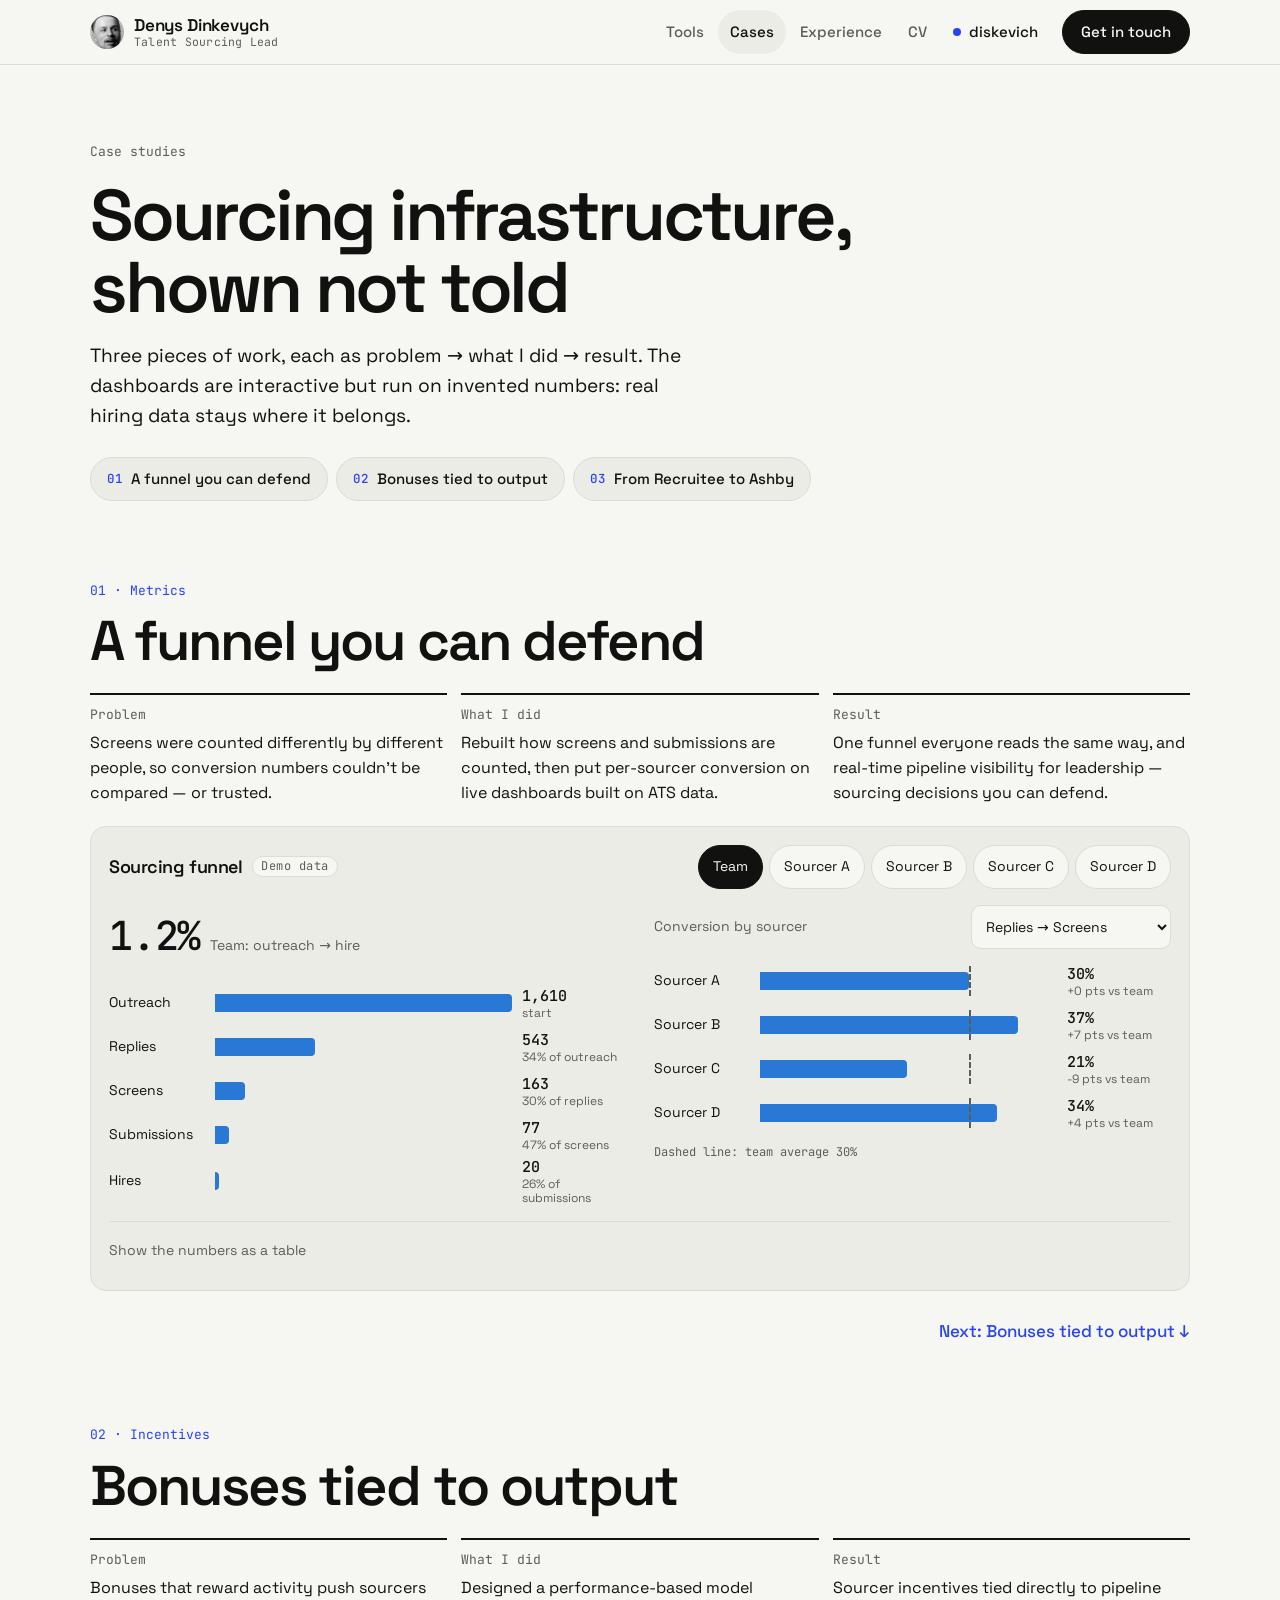
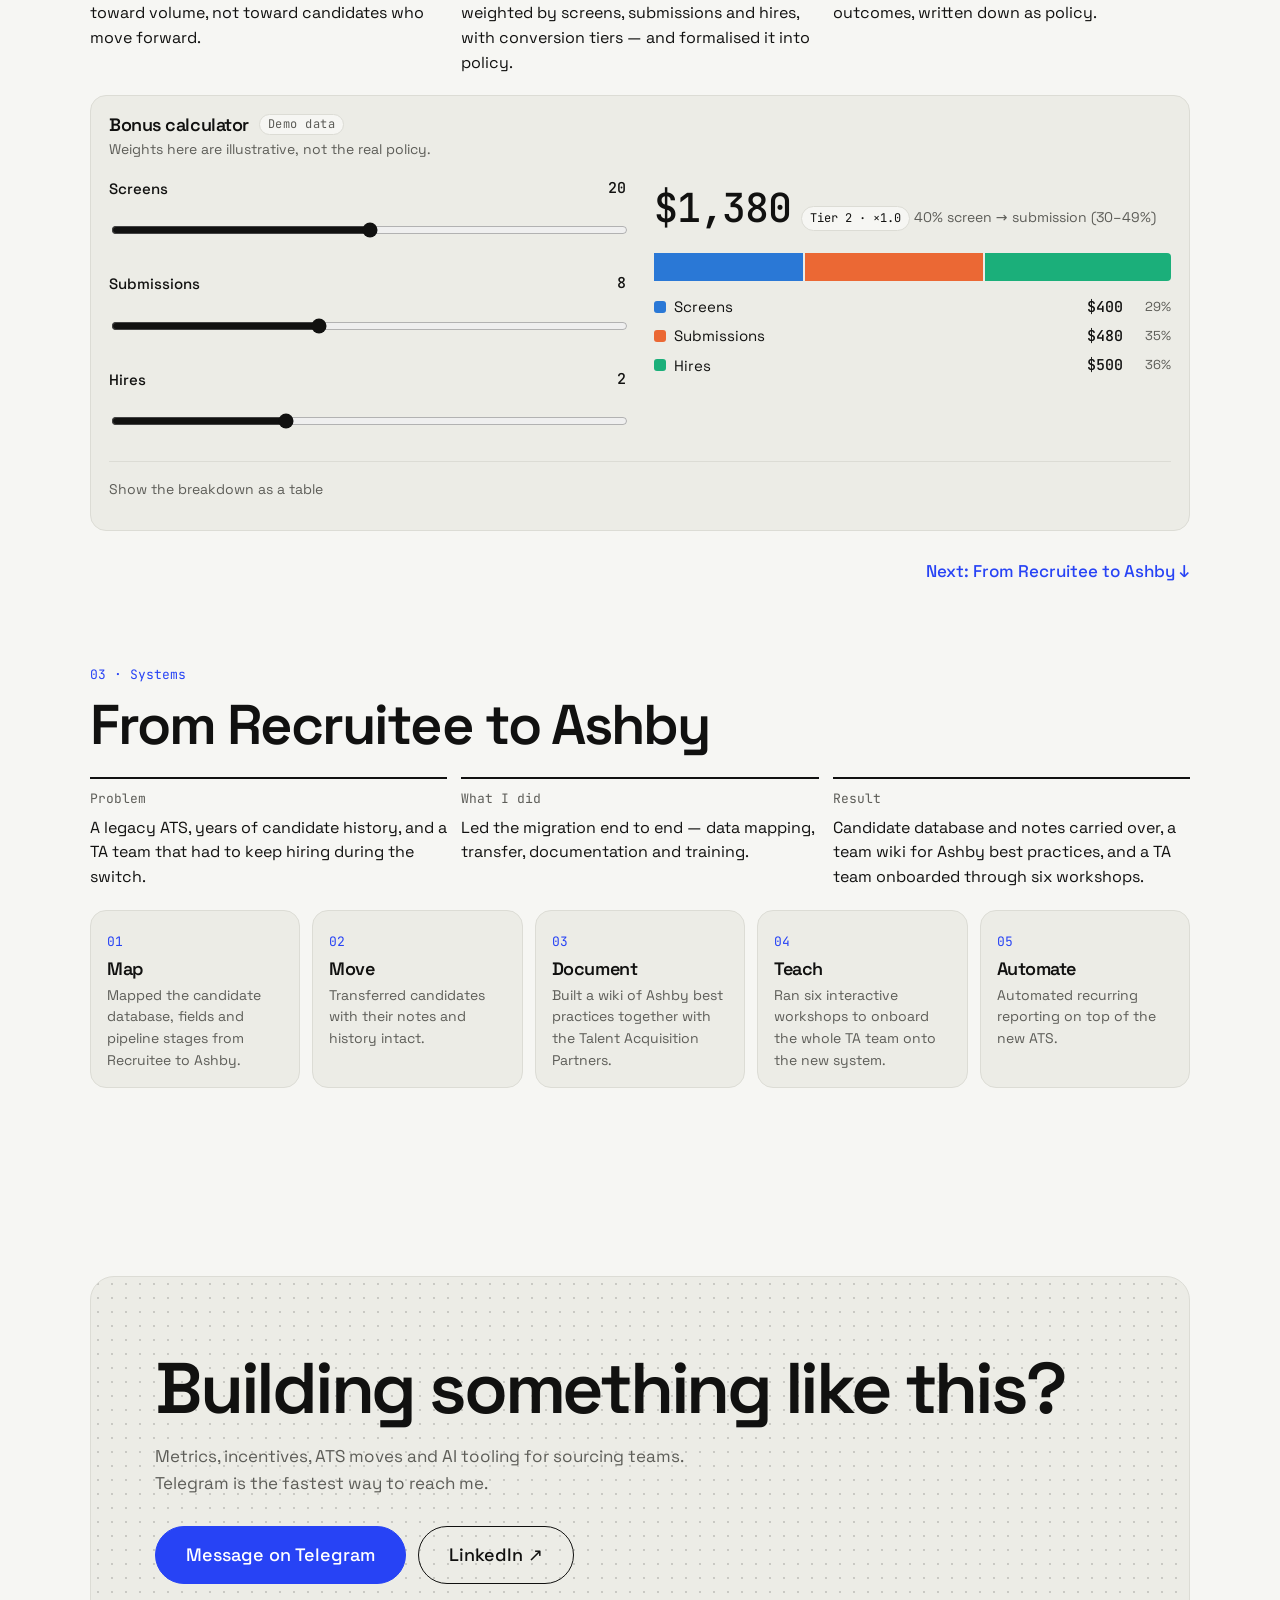
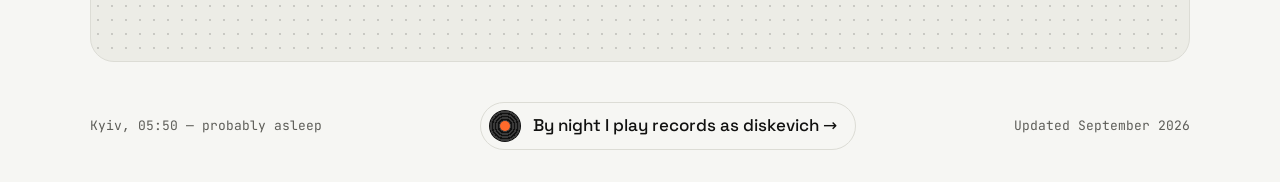
==== commit 2170add1: "Redesign: one brand, two sections, new design system - Split the day/night toggle into two real page" ====
--- a/cases/index.html
+++ b/cases/index.html
@@ -1,8 +1,9 @@
 <!doctype html>
-<html lang="en" data-side="day" data-theme="light">
+<html lang="en" data-theme="light">
 <head>
 <meta charset="utf-8">
 <meta name="viewport" content="width=device-width, initial-scale=1, viewport-fit=cover">
+<script>document.documentElement.classList.add("js");</script>
 <title>Case studies — Denys Dinkevych</title>
 <meta name="description" content="How I build sourcing infrastructure: a funnel you can defend, bonuses tied to output, and an ATS migration from Recruitee to Ashby. With interactive demo dashboards.">
 <meta name="author" content="Denys Dinkevych">
@@ -14,7 +15,7 @@
 <meta name="twitter:card" content="summary_large_image">
 <meta name="twitter:image" content="https://sourcingden.github.io/sitec/cases/og-cases.png">
 <link rel="canonical" href="https://sourcingden.github.io/sitec/cases/">
-<meta name="theme-color" content="#f4f1e9">
+<meta name="theme-color" content="#f6f6f3">
 <link rel="icon" href="../favicon.svg" type="image/svg+xml">
 <link rel="apple-touch-icon" href="../apple-touch-icon.png">
 <link rel="manifest" href="../manifest.webmanifest">
@@ -23,34 +24,42 @@
 <link rel="stylesheet" href="../styles.css">
 </head>
 <body id="top" class="sub">
-<div class="stars" aria-hidden="true"><div class="stars-layer"></div><div class="stars-layer"></div><div class="stars-layer"></div></div>
+<a class="skip" href="#main">Skip to content</a>
 
 <header class="bar">
   <div class="wrap bar-inner">
-    <a class="me" href="../?side=day" aria-label="Denys Dinkevych — home">
-      <img src="../assets/avatar.webp" width="32" height="32" alt="">
-      <span>Denys Dinkevych</span>
+    <a class="brand" href="../" aria-label="Denys Dinkevych — home">
+      <img src="../assets/avatar.webp" width="34" height="34" alt="">
+      <span class="brand-name">Denys Dinkevych<small class="mono">Talent Sourcing Lead</small></span>
     </a>
-    <nav class="subnav" aria-label="Site">
+    <nav class="nav" id="nav" aria-label="Site">
       <a href="../tools/">Tools</a>
       <a href="../cases/" aria-current="page">Cases</a>
-      <a href="../?side=night">DJ</a>
+      <a href="../#experience">Experience</a>
+      <a href="../cv/">CV</a>
+      <a class="nav-cross" href="../dj/">diskevich</a>
     </nav>
-    <a class="btn btn-primary bar-cta" href="https://t.me/sourcingdenis" target="_blank" rel="noopener">Message on Telegram</a>
+    <a class="btn btn-primary bar-cta" href="../#contact"><span class="long">Get in touch</span><span class="short">Contact</span></a>
+    <button type="button" class="nav-toggle" aria-expanded="false" aria-controls="nav">Menu</button>
   </div>
 </header>
 
 <main id="main" class="wrap">
 
   <section class="page-head">
-    <p class="eyebrow mono">Case studies</p>
+    <p class="crumbs mono">Case studies</p>
     <h1>Sourcing infrastructure, shown not told</h1>
     <p class="lede">Three pieces of work, each as problem → what I did → result. The dashboards are interactive but run on invented numbers: real hiring data stays where it belongs.</p>
+    <nav class="case-nav" aria-label="Cases">
+      <a href="#funnel-case"><span class="mono">01</span>A funnel you can defend</a>
+      <a href="#bonus-case"><span class="mono">02</span>Bonuses tied to output</a>
+      <a href="#migration-case"><span class="mono">03</span>From Recruitee to Ashby</a>
+    </nav>
   </section>
 
   <article class="case" id="funnel-case">
     <div class="case-head">
-      <p class="eyebrow mono">Case 01 · Metrics</p>
+      <p class="case-num mono">01 · Metrics</p>
       <h2>A funnel you can defend</h2>
     </div>
     <dl class="pdr">
@@ -78,11 +87,12 @@
       </div>
       <details class="viz-table"><summary>Show the numbers as a table</summary><div class="table-wrap"><table id="funnel-table"></table></div></details>
     </div>
+    <p class="case-next"><a href="#bonus-case">Next: Bonuses tied to output ↓</a></p>
   </article>
 
   <article class="case" id="bonus-case">
     <div class="case-head">
-      <p class="eyebrow mono">Case 02 · Incentives</p>
+      <p class="case-num mono">02 · Incentives</p>
       <h2>Bonuses tied to output</h2>
     </div>
     <dl class="pdr">
@@ -106,11 +116,12 @@
       </div>
       <details class="viz-table"><summary>Show the breakdown as a table</summary><div class="table-wrap"><table id="bonus-table"></table></div></details>
     </div>
+    <p class="case-next"><a href="#migration-case">Next: From Recruitee to Ashby ↓</a></p>
   </article>
 
   <article class="case" id="migration-case">
     <div class="case-head">
-      <p class="eyebrow mono">Case 03 · Systems</p>
+      <p class="case-num mono">03 · Systems</p>
       <h2>From Recruitee to Ashby</h2>
     </div>
     <dl class="pdr">
@@ -127,11 +138,14 @@
     </ol>
   </article>
 
-  <section class="block contact">
-    <h2>Building something like this?</h2>
-    <div class="actions">
-      <a class="btn btn-primary btn-big" href="https://t.me/sourcingdenis" target="_blank" rel="noopener">Telegram · sourcingdenis.t.me</a>
-      <a class="btn btn-ghost" href="https://linkedin.com/in/sourcingdenis" target="_blank" rel="noopener">LinkedIn ↗</a>
+  <section class="block">
+    <div class="contact-block dotgrid">
+      <h2>Building something like this?</h2>
+      <p>Metrics, incentives, ATS moves and AI tooling for sourcing teams. Telegram is the fastest way to reach me.</p>
+      <div class="actions">
+        <a class="btn btn-accent btn-big" href="https://t.me/sourcingdenis" target="_blank" rel="noopener">Message on Telegram</a>
+        <a class="btn btn-ghost btn-big" href="https://linkedin.com/in/sourcingdenis" target="_blank" rel="noopener">LinkedIn ↗</a>
+      </div>
     </div>
   </section>
   <div class="viz-tip" id="viz-tip" role="tooltip" hidden></div>
@@ -140,7 +154,8 @@
 
 <footer class="foot wrap">
   <p class="mono" id="clock">Kyiv</p>
-  <p class="mono small"><a href="../?side=day">← Denys Dinkevych</a> · Last updated September 2026</p>
+  <a class="cross" href="../dj/"><span class="disc" aria-hidden="true"></span>By night I play records as diskevich →</a>
+  <p class="mono">Updated September 2026</p>
 </footer>
 
 <script src="../site.js" defer></script>
--- a/styles.css
+++ b/styles.css
@@ -4,36 +4,56 @@
 @font-face { font-family: "JetBrains Mono"; font-style: normal; font-weight: 100 800; font-display: swap; src: url(assets/fonts/jetbrains-mono-latin.woff2) format("woff2"); unicode-range: U+0000-00FF, U+0131, U+0152-0153, U+02BB-02BC, U+02C6, U+02DA, U+02DC, U+0304, U+0308, U+0329, U+2000-206F, U+20AC, U+2122, U+2191, U+2193, U+2212, U+2215, U+FEFF, U+FFFD; }
 @font-face { font-family: "JetBrains Mono"; font-style: normal; font-weight: 100 800; font-display: swap; src: url(assets/fonts/jetbrains-mono-latin-ext.woff2) format("woff2"); unicode-range: U+0100-02BA, U+02BD-02C5, U+02C7-02CC, U+02CE-02D7, U+02DD-02FF, U+0304, U+0308, U+0329, U+1D00-1DBF, U+1E00-1E9F, U+1EF2-1EFF, U+2020, U+20A0-20AB, U+20AD-20C0, U+2113, U+2C60-2C7F, U+A720-A7FF; }
 
+/* ==========================================================================
+   Tokens. Two themes: light (sourcing pages) and dark (diskevich).
+   One accent per theme, used for actions and key numbers only.
+   ========================================================================== */
 :root {
-  --bg: #f4f1e9;
-  --fg: #1a1a1a;
-  --muted: #6a655b;
-  --line: #ddd7c9;
-  --panel: #ebe6da;
-  --accent: #1a52e0; /* 5.1:1 on the panel, 5.6:1 on the page */
+  --bg: #f6f6f3;
+  --fg: #111110;
+  --muted: #5d5d58;     /* 6.3:1 on --bg */
+  --line: #dcdcd5;
+  --panel: #ecece6;
+  --accent: #2743f5;    /* 6.0:1 on --bg, 5.4:1 on --panel */
   --on-accent: #fff;
+  --dot: rgba(17, 17, 16, .16);
   --gutter: clamp(16px, 4vw, 40px);
-  --maxw: 1120px;
-  --radius: 14px;
+  --maxw: 1180px;
+  --radius: 16px;
+  --bar-h: 64px;
   color-scheme: light;
 }
 :root[data-theme="dark"] {
-  --bg: #141414;
-  --fg: #ececec;
-  --muted: #9a9a9a;
-  --line: #2b2b2b;
-  --panel: #1c1c1c;
+  --bg: #0c0c0c;
+  --fg: #ededea;
+  --muted: #9d9d97;
+  --line: #262626;
+  --panel: #161616;
   --accent: #ff6a2b;
-  --on-accent: #141414;
+  --on-accent: #0c0c0c;
+  --dot: rgba(237, 237, 234, .09);
   color-scheme: dark;
 }
-
-/* one template, two sides */
-:root[data-side="day"] [data-only="night"],
-:root[data-side="night"] [data-only="day"] { display: none !important; }
+/* an inverted band inside a light page */
+.band-ink {
+  --bg: #111110;
+  --fg: #f2f2ee;
+  --muted: #a6a69f;
+  --line: #2c2c2a;
+  --panel: #1b1b1a;
+  --accent: #8f9dff;
+  --on-accent: #111110;
+  --dot: rgba(242, 242, 238, .1);
+  background: var(--bg);
+  color: var(--fg);
+}
+
+/* cross-page morph between the sourcing pages and diskevich */
+@view-transition { navigation: auto; }
 
 * { box-sizing: border-box; }
-html { -webkit-text-size-adjust: 100%; text-size-adjust: 100%; scroll-behavior: smooth; }
+[hidden] { display: none !important; }
+html { -webkit-text-size-adjust: 100%; text-size-adjust: 100%; scroll-behavior: smooth; scroll-padding-top: calc(var(--bar-h) + 16px); }
 @media (prefers-reduced-motion: reduce) { html { scroll-behavior: auto; } }
 body {
   margin: 0;
@@ -44,9 +64,10 @@
   -webkit-tap-highlight-color: transparent;
   overflow-x: hidden;
 }
-h1, h2, h3 { margin: 0; letter-spacing: -0.02em; line-height: 1.1; }
+h1, h2, h3 { margin: 0; letter-spacing: -0.025em; line-height: 1.08; font-weight: 600; }
 p { margin: 0; }
 a { color: inherit; }
+img { max-width: 100%; }
 .mono { font-family: "JetBrains Mono", ui-monospace, monospace; }
 :focus-visible { outline: 2px solid var(--accent); outline-offset: 3px; border-radius: 6px; }
 .wrap {
@@ -55,6 +76,9 @@
   padding-left: max(var(--gutter), env(safe-area-inset-left));
   padding-right: max(var(--gutter), env(safe-area-inset-right));
 }
+.skip { position: absolute; left: 8px; top: -60px; z-index: 50; padding: 10px 14px; border-radius: 10px; background: var(--fg); color: var(--bg); }
+.skip:focus { top: 8px; }
+.dotgrid { background-image: radial-gradient(var(--dot) 1.1px, transparent 1.5px); background-size: 14px 14px; }
 
 /* ---------- buttons ---------- */
 .btn {
@@ -77,68 +101,75 @@
 }
 .btn:active { transform: scale(.98); }
 .btn-primary { background: var(--fg); color: var(--bg); }
+.btn-accent { background: var(--accent); border-color: var(--accent); color: var(--on-accent); }
 .btn-ghost { background: transparent; color: var(--fg); }
 .btn-small { min-height: 44px; padding: 0 16px; font-size: 14px; border-width: 1px; background: var(--bg); color: var(--fg); }
 .btn-small.copied { background: var(--accent); border-color: var(--accent); color: var(--on-accent); }
-.btn-big { min-height: 56px; font-size: 18px; padding: 8px 28px; white-space: normal; text-align: center; max-width: 100%; }
+.btn-big { min-height: 58px; font-size: 18px; padding: 8px 30px; white-space: normal; text-align: center; max-width: 100%; }
 .btn[aria-disabled] { opacity: .45; pointer-events: none; }
-
-/* ---------- header ---------- */
+.actions { display: flex; flex-wrap: wrap; gap: 12px; }
+.link-arrow { font-weight: 500; text-decoration: none; border-bottom: 1.5px solid currentColor; padding-bottom: 1px; }
+
+/* ---------- header (same on every page) ---------- */
 .bar {
   position: sticky;
   top: 0;
   z-index: 20;
-  background: var(--bg);
+  background: color-mix(in srgb, var(--bg) 88%, transparent);
+  -webkit-backdrop-filter: saturate(1.4) blur(12px);
+  backdrop-filter: saturate(1.4) blur(12px);
   border-bottom: 1px solid var(--line);
   padding-top: env(safe-area-inset-top);
 }
-.bar-inner { display: flex; align-items: center; gap: 16px; min-height: 64px; }
-.me { display: inline-flex; align-items: center; gap: 10px; text-decoration: none; font-weight: 700; letter-spacing: -0.01em; min-height: 44px; min-width: 44px; }
-.me img { width: 32px; height: 32px; border-radius: 50%; object-fit: cover; }
-.switch {
-  display: inline-flex;
-  margin-left: auto;
-  padding: 3px;
-  border: 1px solid var(--line);
-  border-radius: 999px;
-  background: var(--panel);
-}
-.switch button {
-  font: inherit;
-  font-size: 15px;
-  font-weight: 500;
-  min-height: 44px;
-  min-width: 48px;
-  padding: 0 16px;
-  border: 0;
-  border-radius: 999px;
-  background: transparent;
-  color: var(--muted);
-  cursor: pointer;
-  touch-action: manipulation;
-}
-.switch button[aria-selected="true"] { background: var(--fg); color: var(--bg); }
+.bar-inner { display: flex; align-items: center; gap: 12px; min-height: var(--bar-h); }
+.brand { display: inline-flex; align-items: center; gap: 10px; text-decoration: none; min-height: 44px; margin-right: auto; }
+.brand img { width: 34px; height: 34px; border-radius: 50%; object-fit: cover; flex: none; }
+.brand-name { display: flex; flex-direction: column; line-height: 1.15; font-weight: 600; letter-spacing: -0.01em; }
+.brand-name small { font-size: 11.5px; font-weight: 400; color: var(--muted); letter-spacing: .02em; }
+.brand-mark { font-weight: 700; font-size: 20px; letter-spacing: -0.03em; }
+.nav { display: flex; align-items: center; gap: 2px; }
+.nav a {
+  display: inline-flex; align-items: center; min-height: 44px; padding: 0 12px; border-radius: 999px;
+  text-decoration: none; color: var(--muted); font-weight: 500; font-size: 15px;
+}
+.nav a[aria-current="page"] { color: var(--fg); background: var(--panel); }
+.nav .nav-cross { color: var(--fg); }
+.nav .nav-cross::before { content: ""; width: 8px; height: 8px; border-radius: 50%; background: var(--accent); margin-right: 8px; }
 .bar-cta { min-height: 44px; padding: 0 18px; font-size: 15px; }
+.nav-toggle {
+  display: none; min-height: 44px; min-width: 44px; padding: 0 14px; border-radius: 999px;
+  border: 1px solid var(--line); background: var(--panel); color: var(--fg); font: inherit; font-weight: 500; font-size: 15px; cursor: pointer;
+}
+
+/* ---------- section heads: title left, note right ---------- */
+.sec { padding-top: clamp(64px, 9vw, 120px); }
+.sec-head { display: grid; grid-template-columns: minmax(0, 1fr) minmax(0, 1fr); gap: 12px 48px; align-items: end; margin-bottom: clamp(24px, 3vw, 40px); }
+.sec-head h2 { font-size: clamp(32px, 4.4vw, 56px); letter-spacing: -0.035em; }
+.sec-head p { color: var(--muted); max-width: 32em; }
+.sec-head .actions { justify-content: flex-end; }
 
 /* ---------- hero ---------- */
 .hero {
   display: grid;
-  grid-template-columns: minmax(0, 1.12fr) minmax(0, 1fr);
+  grid-template-columns: minmax(0, 1.4fr) minmax(0, .8fr);
   gap: clamp(24px, 4vw, 56px);
   align-items: center;
-  padding: clamp(28px, 5vw, 64px) 0 clamp(24px, 4vw, 40px);
-}
-.eyebrow { font-size: 13px; color: var(--muted); letter-spacing: .04em; margin-bottom: 14px; }
-.hero h1 { font-size: clamp(34px, 4.6vw, 56px); letter-spacing: -0.035em; line-height: 1.02; margin-bottom: 18px; }
-.lede { font-size: clamp(17px, 1.5vw, 19px); color: var(--fg); max-width: 34em; margin-bottom: 26px; }
+  padding-top: clamp(36px, 6vw, 88px);
+  padding-bottom: clamp(28px, 4vw, 56px);
+}
+.kicker { font-size: 13px; color: var(--muted); letter-spacing: .03em; margin-bottom: 20px; display: flex; flex-wrap: wrap; gap: 6px 14px; }
+.kicker span + span::before { content: "·"; margin-right: 14px; }
+.hero h1 { font-size: clamp(40px, 5vw, 70px); letter-spacing: -0.045em; line-height: 1; margin-bottom: 24px; font-weight: 600; }
+.hero h1 em { font-style: normal; color: var(--accent); }
+.lede { font-size: clamp(17px, 1.5vw, 20px); max-width: 32em; margin-bottom: 30px; }
 .lede strong { font-weight: 700; }
-.actions { display: flex; flex-wrap: wrap; gap: 12px; }
 
 .art { position: relative; margin: 0; }
+.hero .art { -webkit-mask-image: linear-gradient(to bottom, #000 72%, transparent 98%); mask-image: linear-gradient(to bottom, #000 72%, transparent 98%); }
 .dots {
   display: block;
   width: 100%;
-  aspect-ratio: 700 / 564;
+  aspect-ratio: var(--ar, 488 / 564);
   cursor: crosshair;
   touch-action: pan-y;
   user-select: none;
@@ -147,39 +178,174 @@
   transition: opacity .5s ease;
 }
 .art-fallback {
-  position: absolute;
-  top: 0; left: 0;
-  width: 100%;
-  height: auto;
-  filter: grayscale(1);
-  mix-blend-mode: multiply;
-  opacity: .8;
-  transition: opacity .2s ease;
+  position: absolute; top: 0; left: 0; width: 100%; height: auto;
+  filter: grayscale(1); mix-blend-mode: multiply; opacity: .8; transition: opacity .2s ease;
 }
 :root[data-theme="dark"] .art-fallback { filter: grayscale(1) invert(1); mix-blend-mode: screen; opacity: .6; }
 .art-ready .dots { opacity: 1; }
 :root .art.art-ready .art-fallback { opacity: 0; pointer-events: none; }
-.art figcaption { margin-top: 10px; font-size: 13px; color: var(--muted); }
-.art figcaption span { white-space: nowrap; }
-
-/* ---------- proof ---------- */
-.proof { border-top: 1px solid var(--line); border-bottom: 1px solid var(--line); padding: 24px 0; }
-.stats { list-style: none; margin: 0; padding: 0; display: grid; grid-template-columns: repeat(4, 1fr); gap: 16px; }
-.stats li { display: flex; flex-direction: column; gap: 4px; }
-.stats b { font-size: clamp(26px, 3.2vw, 38px); font-weight: 500; letter-spacing: -0.03em; color: var(--fg); }
-.stats span { font-size: 15px; color: var(--muted); }
-.prev { margin-top: 18px; font-size: 13px; color: var(--muted); }
-.credits { font-size: clamp(18px, 2vw, 24px); font-weight: 500; line-height: 1.45; letter-spacing: -0.01em; }
-.credits .mono { display: block; font-size: 13px; font-weight: 400; color: var(--muted); letter-spacing: .04em; margin-bottom: 6px; }
-
-/* ---------- blocks ---------- */
-.block { padding: clamp(40px, 6vw, 72px) 0 0; scroll-margin-top: 72px; }
+
+/* worked-at strip */
+.logos { display: flex; flex-wrap: wrap; align-items: baseline; gap: 10px 36px; padding: 22px 0; border-top: 1px solid var(--line); border-bottom: 1px solid var(--line); }
+.logos .mono { font-size: 12.5px; color: var(--muted); letter-spacing: .04em; }
+.logos ul { list-style: none; margin: 0; padding: 0; display: flex; flex-wrap: wrap; gap: 6px 36px; }
+.logos li { font-size: clamp(20px, 2.2vw, 28px); font-weight: 600; letter-spacing: -0.03em; color: var(--fg); opacity: .78; }
+
+/* big numbers with their context */
+.stats { list-style: none; margin: 0; padding: 0; display: grid; grid-template-columns: repeat(4, 1fr); }
+.stats li { padding: 28px 24px 4px 0; display: flex; flex-direction: column; gap: 6px; }
+.stats li + li { padding-left: 24px; border-left: 1px dashed var(--line); }
+.stats b { font: 500 clamp(34px, 4vw, 52px)/1 "JetBrains Mono", monospace; letter-spacing: -0.06em; }
+.stats b i { font-style: normal; color: var(--accent); }
+.stats span { font-weight: 500; }
+.stats small { font-size: 12.5px; color: var(--muted); }
+
+/* ---------- inverted tools band with a live builder ---------- */
+.band { margin-top: clamp(64px, 9vw, 120px); padding: clamp(48px, 7vw, 96px) 0; position: relative; overflow: hidden; }
+.band-grid { display: grid; grid-template-columns: minmax(0, .8fr) minmax(0, 1.2fr); gap: clamp(28px, 5vw, 72px); align-items: start; }
+.band h2 { font-size: clamp(32px, 4.4vw, 56px); letter-spacing: -0.035em; margin-bottom: 16px; }
+.band-intro > p { color: var(--muted); margin-bottom: 28px; max-width: 28em; }
+.tool-links { list-style: none; margin: 0 0 24px; padding: 0; border-top: 1px solid var(--line); }
+.tool-links a { display: grid; grid-template-columns: 1fr auto; gap: 2px 12px; padding: 14px 0; border-bottom: 1px solid var(--line); text-decoration: none; }
+.tool-links b { font-weight: 600; font-size: 18px; }
+.tool-links span { grid-column: 1; color: var(--muted); font-size: 14.5px; }
+.tool-links i { grid-row: 1 / span 2; grid-column: 2; align-self: center; font-style: normal; color: var(--accent); }
+.demo-card { border: 1px solid var(--line); border-radius: var(--radius); background: var(--panel); padding: clamp(16px, 2.4vw, 28px); }
+.demo-card .bool { margin-bottom: 14px; }
+.demo-foot { display: flex; flex-wrap: wrap; align-items: center; justify-content: space-between; gap: 10px; margin-top: 16px; }
+.demo-foot .mono { font-size: 12.5px; color: var(--muted); }
+
+/* ---------- cases on the home page ---------- */
+.case-feature {
+  display: grid; grid-template-columns: minmax(0, 1fr) minmax(0, 1fr); gap: clamp(24px, 4vw, 56px);
+  padding: clamp(22px, 3.2vw, 40px); border-radius: var(--radius); background: var(--panel); text-decoration: none;
+  border: 1px solid var(--line);
+}
+.case-num { font-size: 13px; color: var(--accent); margin-bottom: 14px; }
+.case-feature h3 { font-size: clamp(28px, 3.2vw, 40px); letter-spacing: -0.035em; margin-bottom: 16px; }
+.case-feature dl { margin: 0 0 22px; display: grid; gap: 12px; }
+.case-feature dt { font-size: 12.5px; color: var(--muted); }
+.case-feature dd { margin: 2px 0 0; }
+.mini-funnel { align-self: center; }
+.mini-funnel .demo { margin-bottom: 14px; display: inline-block; }
+.mf-row { display: grid; grid-template-columns: 96px 1fr 56px; align-items: center; gap: 10px; min-height: 40px; font-size: 14px; }
+.mf-row b { font: 500 14px "JetBrains Mono", monospace; text-align: right; }
+.mf-bar { height: 16px; width: var(--w); border-radius: 0 4px 4px 0; background: radial-gradient(var(--accent) 1.6px, transparent 1.9px) 0 0 / 5px 5px; }
+.case-rows { list-style: none; margin: 14px 0 0; padding: 0; }
+.case-rows a { display: grid; grid-template-columns: 64px minmax(0, 1fr) minmax(0, 1.2fr) auto; gap: 8px 20px; align-items: baseline; padding: 22px 4px; border-bottom: 1px solid var(--line); text-decoration: none; }
+.case-rows .mono { font-size: 13px; color: var(--accent); }
+.case-rows h3 { font-size: clamp(20px, 2vw, 26px); }
+.case-rows p { color: var(--muted); font-size: 15.5px; }
+.case-rows i { font-style: normal; font-weight: 500; }
+
+/* ---------- process: three numbered moves on a dotted line ---------- */
+.process { list-style: none; margin: 0; padding: 0; display: grid; grid-template-columns: repeat(3, 1fr); gap: 28px; position: relative; }
+.process li { position: relative; padding-top: 64px; }
+.process li::before {
+  content: attr(data-n); position: absolute; top: 0; left: 0;
+  width: 44px; height: 44px; border-radius: 50%; display: grid; place-content: center;
+  background: var(--fg); color: var(--bg); font: 500 14px "JetBrains Mono", monospace;
+}
+.process li:not(:last-child)::after {
+  content: ""; position: absolute; top: 22px; left: 56px; right: -16px; height: 2px;
+  background: radial-gradient(var(--muted) 1px, transparent 1.4px) 0 0 / 7px 2px;
+}
+.process h3 { font-size: 22px; margin-bottom: 10px; }
+.process p { color: var(--muted); }
+.after { margin-top: 48px; display: grid; grid-template-columns: 180px repeat(3, minmax(0, 1fr)); gap: 20px; padding-top: 24px; border-top: 1px solid var(--line); }
+.after > p { font-size: 13px; color: var(--muted); }
+.after h3 { font-size: 17px; margin-bottom: 6px; }
+.after div p { color: var(--muted); font-size: 15px; }
+.after a { color: var(--accent); font-weight: 500; font-size: 15px; text-decoration: none; display: inline-block; margin-top: 8px; }
+
+/* ---------- experience ---------- */
+.timeline { list-style: none; margin: 0; padding: 0; }
+.timeline li { display: grid; grid-template-columns: 160px minmax(0, .9fr) minmax(0, 1.3fr); gap: 8px 32px; padding: 24px 0; border-top: 1px solid var(--line); }
+.timeline li:last-child { border-bottom: 1px solid var(--line); }
+.timeline .when { font-size: 13px; color: var(--muted); padding-top: 4px; }
+.timeline h3 { font-size: 20px; }
+.timeline h3 span { display: block; font-weight: 500; color: var(--muted); font-size: 16px; margin-top: 4px; letter-spacing: -0.01em; }
+.timeline p:not(.when) { color: var(--muted); font-size: 16px; }
+
+/* ---------- writing ---------- */
+.pubs { list-style: none; margin: 0; padding: 0; display: grid; grid-template-columns: repeat(2, 1fr); gap: 0 40px; }
+.pubs li { border-top: 1px solid var(--line); }
+.pubs a, .pubs .row { display: flex; flex-direction: column; gap: 4px; padding: 18px 0; text-decoration: none; }
+.pubs b { font-weight: 500; font-size: 17.5px; line-height: 1.35; }
+.pubs a b::after { content: " ↗"; color: var(--accent); }
+.pubs span { font-size: 13px; color: var(--muted); }
+
+/* ---------- contact block ---------- */
+.contact-block {
+  margin-top: clamp(64px, 9vw, 120px);
+  padding: clamp(32px, 6vw, 80px) clamp(22px, 5vw, 64px);
+  border-radius: calc(var(--radius) + 8px);
+  border: 1px solid var(--line);
+  background-color: var(--panel);
+}
+.contact-block h2 { font-size: clamp(36px, 5.6vw, 76px); letter-spacing: -0.045em; line-height: 1; margin-bottom: 18px; max-width: 13em; }
+.contact-block > p { color: var(--muted); margin-bottom: 30px; max-width: 34em; }
+
+/* ---------- footer ---------- */
+.foot { padding-top: 40px; padding-bottom: max(32px, env(safe-area-inset-bottom)); display: flex; flex-wrap: wrap; align-items: center; justify-content: space-between; gap: 12px 24px; color: var(--muted); }
+.foot p { font-size: 13px; }
+.cross {
+  display: inline-flex; align-items: center; gap: 12px; min-height: 48px; padding: 6px 18px 6px 8px;
+  border-radius: 999px; border: 1px solid var(--line); text-decoration: none; color: var(--fg); font-weight: 500;
+}
+.cross .disc { width: 32px; height: 32px; border-radius: 50%; flex: none; background: repeating-radial-gradient(circle, #111 0 1.5px, #3a3a3a 1.5px 3px); position: relative; }
+.cross .disc::after { content: ""; position: absolute; inset: 11px; border-radius: 50%; background: #ff6a2b; }
+.cross.to-day .disc { background: #f6f6f3; border: 1px solid #ccc; }
+.cross.to-day .disc::after { background: #2743f5; }
+@media (prefers-reduced-motion: no-preference) { .cross:hover .disc { animation: spin 1.8s linear infinite; } }
+@keyframes spin { to { transform: rotate(360deg); } }
+
+/* ---------- subpages ---------- */
+.page-head { padding: clamp(36px, 6vw, 80px) 0 8px; max-width: 820px; }
+.page-head h1 { font-size: clamp(38px, 5.6vw, 72px); letter-spacing: -0.045em; line-height: 1; margin-bottom: 18px; }
+.crumbs { font-size: 13px; color: var(--muted); margin-bottom: 18px; }
+.crumbs a { color: inherit; }
+.page-head .lede { margin-bottom: 16px; }
+.privacy { display: inline-flex; align-items: center; gap: 8px; margin-top: 4px; font-size: 13px; color: var(--muted); }
+.privacy::before { content: ""; width: 8px; height: 8px; border-radius: 50%; background: #1f9d55; }
+.block { padding-top: clamp(40px, 6vw, 72px); }
+.block.tight { padding-top: 28px; }
 .block-head { max-width: 680px; margin-bottom: 24px; }
-.block-head .eyebrow { margin-bottom: 8px; }
 .block-head h2 { font-size: clamp(26px, 3.2vw, 38px); margin-bottom: 10px; }
-.block-head p:not(.eyebrow) { color: var(--muted); }
-
-/* Boolean builder */
+.block-head p { color: var(--muted); }
+.note { margin-top: 14px; font-size: 15px; color: var(--muted); max-width: 680px; }
+.hint { font-size: 13px; color: var(--muted); margin: 8px 0; }
+.eyebrow { font-size: 13px; color: var(--muted); letter-spacing: .03em; margin-bottom: 10px; }
+
+.tool-grid { display: grid; grid-template-columns: repeat(3, 1fr); gap: 14px; padding-top: 28px; }
+.tool-card {
+  display: flex; flex-direction: column; gap: 10px;
+  padding: 24px; border: 1px solid var(--line); border-radius: var(--radius); background: var(--panel);
+  text-decoration: none; min-height: 260px; transition: border-color .2s, transform .2s;
+}
+.tool-card .tag { font-size: 13px; color: var(--accent); }
+.tool-card h2, .tool-card h3 { font-size: 23px; }
+.tool-card p:not(.tag) { color: var(--muted); font-size: 15px; }
+.tool-card .sample { margin-top: auto; font: 12.5px/1.5 "JetBrains Mono", monospace; color: var(--fg); background: var(--bg); border: 1px solid var(--line); border-radius: 10px; padding: 10px 12px; overflow-wrap: anywhere; }
+.tool-card .go { font-weight: 500; }
+
+/* two-pane tool layout: input left, output right (sticky on desktop) */
+.tool-layout { display: grid; grid-template-columns: minmax(0, .9fr) minmax(0, 1.1fr); gap: clamp(20px, 3vw, 40px); align-items: start; }
+.tool-layout > .pane-out { position: sticky; top: calc(var(--bar-h) + 16px); }
+.presets { display: flex; flex-wrap: wrap; align-items: center; gap: 8px; margin-bottom: 18px; }
+.presets > span { font-size: 13px; color: var(--muted); margin-right: 4px; }
+.presets button {
+  font: inherit; font-size: 14px; min-height: 40px; padding: 0 14px; border-radius: 999px; cursor: pointer;
+  border: 1px dashed var(--muted); background: transparent; color: var(--fg);
+}
+.presets button:hover { border-style: solid; border-color: var(--accent); color: var(--accent); }
+.tool-layout .bool { grid-template-columns: 1fr; }
+.more-tools { display: grid; grid-template-columns: minmax(0, 1fr) minmax(0, 1fr) minmax(0, 1.1fr); gap: 14px; }
+.more-tools .tool-card { min-height: 0; }
+.pitch { padding: 24px; border-radius: var(--radius); display: flex; flex-direction: column; gap: 14px; justify-content: space-between; }
+.pitch p { font-size: 19px; font-weight: 500; letter-spacing: -0.01em; line-height: 1.35; }
+
+/* ---------- tool forms & outputs ---------- */
 .bool { display: grid; grid-template-columns: 1fr 1fr; gap: 14px 18px; margin-bottom: 18px; }
 .bool label { display: flex; flex-direction: column; gap: 6px; font-weight: 500; font-size: 15px; }
 .bool small { font-weight: 400; color: var(--muted); font-size: 13px; }
@@ -209,97 +375,6 @@
 }
 .out-card code.is-empty { color: var(--muted); }
 
-/* method cards */
-.cards { display: grid; grid-template-columns: repeat(3, 1fr); gap: 14px; }
-.card { border: 1px solid var(--line); border-radius: var(--radius); padding: 20px; background: var(--panel); }
-.card .tag { font-size: 13px; color: var(--accent); margin-bottom: 10px; }
-.card h3 { font-size: 19px; margin-bottom: 8px; }
-.card p:not(.tag) { font-size: 15px; color: var(--muted); }
-
-/* timeline */
-.timeline { list-style: none; margin: 0; padding: 0; max-width: 820px; }
-.timeline li { display: grid; grid-template-columns: 140px 1fr; gap: 20px; padding: 18px 0; border-top: 1px solid var(--line); }
-.timeline li:last-child { border-bottom: 1px solid var(--line); }
-.timeline .when { font-size: 13px; color: var(--muted); padding-top: 3px; }
-.timeline h3 { font-size: 19px; margin-bottom: 6px; }
-.timeline p:not(.when) { color: var(--muted); font-size: 16px; }
-
-.plain { list-style: none; margin: 0; padding: 0; display: grid; grid-template-columns: repeat(2, 1fr); gap: 0 32px; max-width: 900px; }
-.plain li { padding: 14px 0; border-top: 1px solid var(--line); }
-.plain h3 { font-size: 17px; font-weight: 500; margin-bottom: 4px; }
-.plain .mono { font-size: 13px; color: var(--muted); }
-
-/* night: player + mix list */
-.sc-facade {
-  display: flex;
-  align-items: center;
-  gap: 18px;
-  padding: 18px;
-  border: 1px solid var(--line);
-  border-radius: var(--radius);
-  background: var(--panel);
-  margin-bottom: 18px;
-}
-.sc-facade.loaded { display: block; padding: 0; border: 0; background: none; }
-.sc-facade iframe { width: 100%; height: 450px; border: 0; border-radius: 10px; display: block; }
-.sc-play {
-  flex: none;
-  width: 72px; height: 72px;
-  border-radius: 50%;
-  border: 0;
-  background: var(--accent);
-  color: var(--on-accent);
-  font-size: 26px;
-  cursor: pointer;
-  touch-action: manipulation;
-}
-.sc-title { font-weight: 700; font-size: 19px; }
-.sc-note { font-size: 13px; color: var(--muted); margin-top: 4px; }
-.mixlist { list-style: none; margin: 0; padding: 0; counter-reset: mix; max-width: 820px; }
-.mixlist li { border-top: 1px solid var(--line); counter-increment: mix; }
-.mixlist li:last-child { border-bottom: 1px solid var(--line); }
-.mixlist a { display: grid; grid-template-columns: 40px 1fr auto auto; align-items: center; gap: 12px; min-height: 56px; text-decoration: none; }
-.mixlist small { font-size: 12px; color: var(--muted); min-width: 72px; text-align: right; }
-.mixlist a::before { content: counter(mix, decimal-leading-zero); font-family: "JetBrains Mono", monospace; font-size: 13px; color: var(--muted); }
-.mixlist span { font-weight: 500; min-width: 0; overflow-wrap: anywhere; }
-.mixlist em { font-style: normal; color: var(--muted); font-size: 15px; text-align: right; }
-
-/* contact */
-.contact { padding-bottom: 8px; }
-.contact h2 { font-size: clamp(28px, 4vw, 48px); letter-spacing: -0.03em; margin-bottom: 22px; max-width: 16em; }
-.contact-note { color: var(--muted); margin: -10px 0 22px; max-width: 34em; }
-
-/* footer */
-.foot { padding-top: 48px; padding-bottom: max(32px, env(safe-area-inset-bottom)); color: var(--muted); display: flex; flex-wrap: wrap; justify-content: space-between; gap: 8px 24px; }
-.foot p { font-size: 13px; }
-
-/* ---------- subpages ---------- */
-.subnav { display: flex; gap: 4px; margin-left: auto; }
-.subnav a { display: inline-flex; align-items: center; justify-content: center; min-height: 44px; min-width: 44px; padding: 0 12px; border-radius: 999px; text-decoration: none; color: var(--muted); font-weight: 500; font-size: 15px; }
-.subnav a[aria-current="page"] { color: var(--fg); background: var(--panel); }
-.page-head { padding: clamp(28px, 5vw, 56px) 0 8px; max-width: 760px; }
-.page-head h1 { font-size: clamp(32px, 4.6vw, 52px); letter-spacing: -0.035em; margin-bottom: 14px; }
-.page-head .eyebrow a { color: inherit; }
-.privacy { display: block; margin-top: 10px; font-size: 13px; color: var(--muted); }
-.block.tight { padding-top: 24px; }
-.note { margin-top: 14px; font-size: 15px; color: var(--muted); max-width: 680px; }
-.hint { font-size: 13px; color: var(--muted); margin: 8px 0; }
-.tips { padding-bottom: 8px; }
-.tips h2 { font-size: clamp(22px, 2.6vw, 30px); margin-bottom: 16px; }
-.tips .plain p { color: var(--muted); font-size: 15px; }
-
-.tool-grid { display: grid; grid-template-columns: repeat(3, 1fr); gap: 14px; padding-top: 28px; }
-.tool-grid.flush { padding-top: 0; }
-.tool-card {
-  display: flex; flex-direction: column; gap: 8px;
-  padding: 22px; border: 1px solid var(--line); border-radius: var(--radius); background: var(--panel);
-  text-decoration: none; min-height: 200px;
-}
-.tool-card .tag { font-size: 13px; color: var(--accent); }
-.tool-card h2, .tool-card h3 { font-size: 21px; }
-.tool-card p:not(.tag) { color: var(--muted); font-size: 15px; }
-.tool-card .go { margin-top: auto; font-weight: 500; }
-
 .bool .wide { grid-column: 1 / -1; }
 .email-list { list-style: none; margin: 0 0 16px; padding: 0; border-top: 1px solid var(--line); }
 .email-list li { display: grid; grid-template-columns: 96px 1fr auto; align-items: center; gap: 12px; padding: 6px 0; border-bottom: 1px solid var(--line); }
@@ -344,8 +419,8 @@
 
 /* ---------- case studies & demo charts ---------- */
 .case { padding-top: clamp(40px, 6vw, 72px); scroll-margin-top: 72px; }
-.case-head h2 { font-size: clamp(26px, 3.2vw, 38px); margin-bottom: 18px; }
-.case-head .eyebrow { margin-bottom: 8px; }
+.case-head h2 { font-size: clamp(32px, 4.4vw, 56px); letter-spacing: -0.035em; margin-bottom: 22px; }
+.case-head .case-num { margin-bottom: 10px; }
 .pdr { display: grid; grid-template-columns: repeat(3, 1fr); gap: 14px; margin: 0 0 20px; }
 .pdr div { border-top: 2px solid var(--fg); padding-top: 10px; }
 .pdr dt { font-size: 13px; color: var(--muted); margin-bottom: 6px; }
@@ -353,7 +428,7 @@
 .viz {
   /* chart roles (validated: categorical slots 1-3 on the panel surface) */
   --series-1: #2a78d6; --series-2: #eb6834; --series-3: #1baf7a;
-  --grid: #d6d0c1;
+  --grid: #d7d7d0;
   border: 1px solid var(--line); border-radius: var(--radius); background: var(--panel); padding: 18px;
 }
 .viz-head { display: flex; flex-wrap: wrap; align-items: center; justify-content: space-between; gap: 10px 16px; margin-bottom: 16px; }
@@ -422,125 +497,260 @@
 .steps h3 { font-size: 18px; margin: 6px 0; }
 .steps p { font-size: 14px; color: var(--muted); }
 
-/* ---------- press / quotes ---------- */
-.quotes { list-style: none; margin: 0 0 24px; padding: 0; display: grid; grid-template-columns: repeat(2, 1fr); gap: 14px; }
-.quotes li { border: 1px solid var(--line); border-radius: var(--radius); background: var(--panel); padding: 20px; display: flex; flex-direction: column; gap: 12px; }
-.quotes blockquote { margin: 0; font-size: clamp(17px, 1.6vw, 20px); line-height: 1.4; letter-spacing: -0.01em; }
-.quotes a { font-size: 13px; color: var(--accent); text-decoration: none; margin-top: auto; min-height: 44px; display: inline-flex; align-items: center; }
-.press-grid { display: grid; grid-template-columns: repeat(2, 1fr); gap: 14px; }
-.press-card { border: 1px solid var(--line); border-radius: var(--radius); background: var(--panel); padding: 18px; }
+/* case page extras */
+.case-nav { display: flex; flex-wrap: wrap; gap: 8px; margin-top: 26px; }
+.case-nav a { display: inline-flex; align-items: center; gap: 8px; min-height: 44px; padding: 0 16px; border-radius: 999px; border: 1px solid var(--line); background: var(--panel); text-decoration: none; font-weight: 500; font-size: 15px; }
+.case-nav a .mono { color: var(--accent); font-size: 12.5px; }
+.case-next { display: flex; justify-content: flex-end; margin-top: 18px; }
+.case-next a { font-weight: 500; text-decoration: none; color: var(--accent); min-height: 44px; display: inline-flex; align-items: center; }
+
+/* ==========================================================================
+   diskevich
+   ========================================================================== */
+.dj-bg { position: fixed; inset: 0; z-index: -1; pointer-events: none;
+  -webkit-mask-image: radial-gradient(ellipse 90% 70% at 70% 20%, #000 20%, transparent 75%);
+  mask-image: radial-gradient(ellipse 90% 70% at 70% 20%, #000 20%, transparent 75%); }
+.dj-hero { padding-top: clamp(28px, 5vw, 64px); }
+.wordmark { font-size: clamp(64px, 15.5vw, 220px); font-weight: 700; letter-spacing: -0.065em; line-height: .82; margin-left: -0.04em; }
+.wordmark span { color: var(--accent); }
+.dj-hero-grid { display: grid; grid-template-columns: minmax(0, 1fr) minmax(0, .9fr); gap: clamp(24px, 5vw, 72px); align-items: center; margin-top: clamp(20px, 3vw, 40px); }
+.dj-hero .lede { font-size: clamp(19px, 1.9vw, 24px); letter-spacing: -0.01em; line-height: 1.4; }
+.dj-hero .art { max-width: 520px; justify-self: end; width: 100%; }
+.facts { display: grid; grid-template-columns: repeat(4, 1fr); gap: 0; margin: clamp(28px, 4vw, 48px) 0 0; border-top: 1px solid var(--line); border-bottom: 1px solid var(--line); }
+.facts div { padding: 18px 18px 18px 0; }
+.facts div + div { padding-left: 18px; border-left: 1px dashed var(--line); }
+.facts dt { font-size: 12.5px; color: var(--muted); }
+.facts dd { margin: 6px 0 0; font: 500 clamp(22px, 2.4vw, 30px)/1.1 "JetBrains Mono", monospace; letter-spacing: -0.04em; }
+.credits { font-size: clamp(18px, 2vw, 24px); font-weight: 500; line-height: 1.45; letter-spacing: -0.01em; margin-top: 24px; }
+.credits .mono { font-size: 12.5px; font-weight: 400; color: var(--muted); letter-spacing: .03em; margin-right: 10px; }
+
+/* player */
+.listen { display: grid; grid-template-columns: minmax(0, 1fr) minmax(0, 1fr); gap: clamp(20px, 3vw, 40px); align-items: start; }
+.sc-facade {
+  display: flex; flex-direction: column; justify-content: space-between; gap: 40px; min-height: 340px;
+  padding: clamp(20px, 3vw, 32px); border-radius: var(--radius); border: 1px solid var(--line); background-color: var(--panel);
+}
+.sc-facade.loaded { display: block; padding: 0; border: 0; min-height: 0; background: none; }
+.sc-facade iframe { width: 100%; height: 450px; border: 0; border-radius: 12px; display: block; }
+.sc-play {
+  flex: none; width: 96px; height: 96px; border-radius: 50%; border: 0;
+  background: var(--accent); color: var(--on-accent); font-size: 34px; cursor: pointer; touch-action: manipulation;
+  transition: transform .15s;
+}
+.sc-title { font-weight: 600; font-size: clamp(24px, 2.6vw, 32px); letter-spacing: -0.03em; }
+.sc-note { font-size: 12.5px; color: var(--muted); margin-top: 6px; }
+.mixlist { list-style: none; margin: 0; padding: 0; counter-reset: mix; }
+.mixlist li { border-top: 1px solid var(--line); counter-increment: mix; }
+.mixlist li:last-child { border-bottom: 1px solid var(--line); }
+.mixlist a, .mixlist .row { display: grid; grid-template-columns: 36px 1fr auto auto; align-items: center; gap: 12px; min-height: 56px; text-decoration: none; }
+.mixlist small { font-size: 12px; color: var(--muted); min-width: 72px; text-align: right; }
+.mixlist a::before, .mixlist .row::before { content: counter(mix, decimal-leading-zero); font-family: "JetBrains Mono", monospace; font-size: 12.5px; color: var(--muted); }
+.mixlist span { font-weight: 500; min-width: 0; overflow-wrap: anywhere; }
+.mixlist em { font-style: normal; color: var(--muted); font-size: 15px; text-align: right; }
+
+/* gigs: upcoming big, past folded */
+.gigs-next { list-style: none; margin: 0; padding: 0; display: grid; gap: 12px; }
+.gigs-next a, .gigs-next .row {
+  display: grid; grid-template-columns: 150px minmax(0, 1fr) auto; gap: 6px 24px; align-items: center;
+  padding: 22px 24px; border-radius: var(--radius); background: var(--panel); border: 1px solid var(--line); text-decoration: none;
+}
+.gigs-next small { font: 500 clamp(18px, 1.8vw, 22px) "JetBrains Mono", monospace; color: var(--accent); letter-spacing: -0.03em; grid-column: 1; grid-row: 1; }
+.gigs-next span { font-size: clamp(22px, 2.4vw, 30px); font-weight: 600; letter-spacing: -0.03em; }
+.gigs-next em { font-style: normal; color: var(--muted); }
+.gigs-empty { color: var(--muted); padding: 22px 0; border-top: 1px solid var(--line); border-bottom: 1px solid var(--line); }
+.past { margin-top: 18px; }
+.past summary { cursor: pointer; min-height: 48px; display: inline-flex; align-items: center; gap: 10px; font-weight: 500; }
+.past summary::marker { color: var(--accent); }
+.past .mixlist { margin-top: 8px; }
+
+/* quotes: big pull quotes */
+.quotes { list-style: none; margin: 0; padding: 0; display: grid; grid-template-columns: repeat(2, 1fr); gap: 0 40px; }
+.quotes li { padding: 28px 0; border-top: 1px solid var(--line); display: flex; flex-direction: column; gap: 14px; }
+.quotes li:first-child { grid-column: 1 / -1; }
+.quotes li:first-child blockquote { font-size: clamp(26px, 3.4vw, 44px); letter-spacing: -0.035em; line-height: 1.12; max-width: 22em; }
+.quotes blockquote { margin: 0; font-size: clamp(19px, 1.8vw, 24px); line-height: 1.3; letter-spacing: -0.02em; font-weight: 500; }
+.quotes a { font-size: 13px; color: var(--accent); text-decoration: none; min-height: 44px; display: inline-flex; align-items: center; align-self: flex-start; }
+
+/* bio */
+.press-grid { display: grid; grid-template-columns: minmax(0, .8fr) minmax(0, 1.2fr); gap: 14px; }
+.press-card { border: 1px solid var(--line); border-radius: var(--radius); background: var(--panel); padding: 20px; }
 .press-card h3 { font-size: 17px; margin-bottom: 10px; display: flex; justify-content: space-between; align-items: center; gap: 10px; }
-.press-card textarea { width: 100%; min-height: 150px; font-family: inherit; font-size: 15px; line-height: 1.55; color: var(--fg); background: transparent; border: 0; resize: vertical; padding: 0; }
-.press-card #bio-long { min-height: 260px; }
+.press-card textarea { width: 100%; min-height: 150px; font-family: inherit; font-size: 15.5px; line-height: 1.6; color: var(--fg); background: transparent; border: 0; resize: vertical; padding: 0; }
+.press-card #bio-long { min-height: 280px; }
 .press-card textarea:focus { outline: none; }
-.photos { display: grid; grid-template-columns: 1.5fr 1fr; gap: 14px; }
-.photos figure { margin: 0; }
-.photos img { width: 100%; height: auto; display: block; border-radius: 10px; }
-.photos figcaption { display: flex; justify-content: space-between; align-items: center; gap: 10px; margin-top: 8px; font-size: 13px; color: var(--muted); }
-.facts { display: grid; grid-template-columns: repeat(4, 1fr); gap: 14px; }
-.facts div { border-top: 2px solid var(--fg); padding-top: 10px; }
-.facts dt { font-size: 13px; color: var(--muted); }
-.facts dd { margin: 4px 0 0; font-size: 18px; font-weight: 500; }
+.chips { display: flex; flex-wrap: wrap; gap: 8px; margin-top: 14px; }
+.chips span { padding: 6px 12px; border-radius: 999px; border: 1px solid var(--line); font-size: 13px; }
+
+/* photos: one ratio, one grid */
+.gallery { display: grid; grid-template-columns: repeat(4, 1fr); gap: 14px; }
+.gallery figure { margin: 0; min-width: 0; }
+.gallery img { display: block; width: 100%; height: auto; aspect-ratio: 4 / 5; object-fit: cover; border-radius: 12px; background: var(--panel); }
+.gallery figure:first-child { grid-column: 1 / -1; }
+.gallery figure:first-child img { aspect-ratio: 16 / 7; object-position: 50% 30%; }
+.gallery figcaption { display: flex; justify-content: space-between; align-items: center; gap: 10px; margin-top: 8px; font-size: 13px; color: var(--muted); }
+
 .bullets { margin: 0; padding-left: 20px; }
 .bullets li { padding: 4px 0; }
 
-/* ---------- 404 ---------- */
+/* instagram */
+.insta-card { display: grid; grid-template-columns: 88px 1fr auto; align-items: center; gap: 20px; padding: 20px; border: 1px solid var(--line); border-radius: var(--radius); background: var(--panel); }
+.insta-card img { width: 88px; height: 88px; border-radius: 50%; object-fit: cover; }
+.insta-card h3 { font-size: clamp(22px, 2.4vw, 28px); margin-bottom: 4px; }
+.insta-card p { color: var(--muted); }
+.insta-posts { list-style: none; margin: 14px 0 0; padding: 0; display: grid; grid-template-columns: repeat(3, 1fr); gap: 14px; }
+.insta-posts iframe { width: 100%; height: 560px; border: 0; border-radius: 10px; background: #fff; }
+.insta-load { width: 100%; min-height: 120px; font: inherit; font-weight: 500; border: 1px dashed var(--line); border-radius: 10px; background: var(--panel); color: var(--fg); cursor: pointer; }
+
+/* ---------- redirect stub & 404 ---------- */
 .nf { min-height: 100svh; display: flex; flex-direction: column; justify-content: center; padding-top: 40px; padding-bottom: 40px; }
 .nf canvas { width: min(100%, 600px); height: auto; aspect-ratio: 600 / 220; margin-bottom: 24px; touch-action: pan-y; }
-.nf h1 { font-size: clamp(32px, 5vw, 52px); letter-spacing: -0.035em; margin-bottom: 12px; }
-
-/* ---------- stars (night only) ---------- */
-.stars { position: fixed; inset: 0; z-index: -1; pointer-events: none; opacity: 0; transition: opacity .6s ease; }
-:root[data-theme="dark"] .stars { opacity: 1; }
-.stars-layer { position: absolute; inset: -50% 0; background-repeat: repeat; will-change: transform; }
-.stars-layer:nth-child(1) {
-  background-image:
-    radial-gradient(1px 1px at 20px 30px, #fff8 50%, transparent),
-    radial-gradient(1px 1px at 140px 90px, #fff6 50%, transparent),
-    radial-gradient(1px 1px at 90px 160px, #fff5 50%, transparent);
-  background-size: 200px 200px;
-}
-.stars-layer:nth-child(2) {
-  background-image:
-    radial-gradient(1.5px 1.5px at 60px 110px, #fffa 50%, transparent),
-    radial-gradient(1.5px 1.5px at 250px 40px, #fff8 50%, transparent);
-  background-size: 320px 320px;
-}
-.stars-layer:nth-child(3) {
-  background-image:
-    radial-gradient(2px 2px at 180px 220px, #ffd9c7 50%, transparent),
-    radial-gradient(2px 2px at 400px 90px, #fff 50%, transparent);
-  background-size: 480px 480px;
-}
-
-/* ---------- side switch reveal ---------- */
-::view-transition-old(root), ::view-transition-new(root) { animation: none; mix-blend-mode: normal; }
+.nf h1 { font-size: clamp(36px, 5.6vw, 64px); letter-spacing: -0.045em; margin-bottom: 12px; }
+
+/* ---------- CV ---------- */
+.cv { max-width: 860px; padding-top: clamp(32px, 5vw, 64px); }
+.cv-head { display: grid; grid-template-columns: 1fr auto; gap: 16px 24px; align-items: end; padding-bottom: 20px; border-bottom: 2px solid var(--fg); }
+.cv-head h1 { font-size: clamp(36px, 5vw, 56px); letter-spacing: -0.045em; }
+.cv-head p { color: var(--muted); }
+.cv-contacts { font-size: 13px; color: var(--muted); display: flex; flex-direction: column; gap: 2px; text-align: right; }
+.cv-contacts a { color: var(--fg); text-decoration: none; }
+.cv section { display: grid; grid-template-columns: 150px minmax(0, 1fr); gap: 8px 28px; padding: 22px 0; border-bottom: 1px solid var(--line); }
+.cv h2 { font-size: 13px; font-family: "JetBrains Mono", monospace; font-weight: 400; color: var(--muted); letter-spacing: .03em; padding-top: 4px; }
+.cv-summary { font-size: 18px; }
+.cv-jobs { list-style: none; margin: 0; padding: 0; display: grid; gap: 18px; }
+.cv-jobs h3 { font-size: 18px; display: flex; flex-wrap: wrap; justify-content: space-between; gap: 4px 16px; }
+.cv-jobs h3 small { font: 400 13px "JetBrains Mono", monospace; color: var(--muted); }
+.cv-jobs p { color: var(--muted); font-size: 15.5px; margin-top: 4px; }
+.cv-list { margin: 0; padding-left: 18px; font-size: 15.5px; }
+.cv-list li { padding: 2px 0; }
+.cv-tools { display: flex; flex-wrap: wrap; gap: 12px; margin: 28px 0 0; }
+@media print {
+  @page { size: A4; margin: 14mm 14mm 12mm; }
+  body { font-size: 10.5pt; background: #fff; color: #111; }
+  .bar, .foot, .cv-tools, .skip { display: none !important; }
+  .cv { max-width: none; padding: 0; }
+  .cv-head h1 { font-size: 26pt; }
+  .cv section { padding: 9pt 0; grid-template-columns: 30mm 1fr; break-inside: avoid; }
+  .cv-summary { font-size: 11.5pt; }
+  .cv-jobs { gap: 8pt; }
+  .cv-jobs h3 { font-size: 11pt; }
+  .cv-jobs p, .cv-list { font-size: 9.8pt; }
+  a { text-decoration: none; }
+}
 
 /* ---------- pointer-specific polish ---------- */
 @media (hover: hover) and (pointer: fine) {
   .btn-primary:hover { background: var(--accent); border-color: var(--accent); color: var(--on-accent); }
+  .btn-accent:hover { background: var(--fg); border-color: var(--fg); color: var(--bg); }
   .btn-ghost:hover, .btn-small:hover { border-color: var(--accent); color: var(--accent); }
-  .switch button:not([aria-selected="true"]):hover { color: var(--fg); }
-  .mixlist a:hover span { color: var(--accent); }
-  .sc-play:hover { transform: scale(1.05); }
+  .nav a:hover { color: var(--fg); }
+  .tool-card:hover { border-color: var(--fg); transform: translateY(-2px); }
+  .tool-links a:hover b, .case-rows a:hover h3, .pubs a:hover b, .mixlist a:hover span, .gigs-next a:hover span { color: var(--accent); }
+  .case-feature:hover { border-color: var(--fg); }
+  .sc-play:hover { transform: scale(1.06); }
+  .cross:hover { border-color: var(--fg); }
 }
 
 /* ---------- layout breakpoints ---------- */
+@media (max-width: 1000px) {
+  .nav a { padding: 0 9px; }
+  .brand-name small { display: none; }
+}
 @media (max-width: 900px) {
-  .cards { grid-template-columns: 1fr 1fr; }
-  .stats { grid-template-columns: repeat(2, 1fr); row-gap: 20px; }
-}
-@media (max-width: 900px) {
-  .tool-grid { grid-template-columns: 1fr 1fr; }
+  .stats { grid-template-columns: repeat(2, 1fr); }
+  .stats li:nth-child(3) { padding-left: 0; border-left: 0; }
+  .band-grid, .case-feature, .listen, .tool-layout { grid-template-columns: 1fr; }
+  .tool-layout > .pane-out { position: static; }
+  .tool-grid, .more-tools { grid-template-columns: 1fr 1fr; }
   .viz-body.two { grid-template-columns: 1fr; }
   .steps { grid-template-columns: 1fr 1fr; }
   .check { grid-template-columns: 1fr; }
+  .process { grid-template-columns: 1fr; gap: 0; }
+  .process li { padding: 0 0 28px 64px; }
+  .process li:not(:last-child)::after { top: 52px; bottom: 6px; left: 21px; right: auto; width: 2px; height: auto; background-size: 2px 7px; }
+  .after { grid-template-columns: 1fr; }
+  .timeline li { grid-template-columns: 120px minmax(0, 1fr); }
+  .timeline li p:not(.when) { grid-column: 2; }
+  .facts { grid-template-columns: 1fr 1fr; }
+  .facts div:nth-child(3) { padding-left: 0; border-left: 0; }
+  .facts div:nth-child(n+3) { border-top: 1px dashed var(--line); }
 }
 @media (max-width: 760px) {
-  .quotes, .press-grid, .photos { grid-template-columns: 1fr; }
-  .facts { grid-template-columns: 1fr 1fr; }
-  .mixlist a { grid-template-columns: 32px 1fr auto; }
-  .tool-grid { grid-template-columns: 1fr; }
+  :root { --bar-h: 58px; }
+  html.js .nav-toggle { display: inline-flex; align-items: center; }
+  html.js .nav {
+    display: none; position: absolute; top: 100%; left: 0; right: 0;
+    flex-direction: column; align-items: stretch; gap: 0; padding: 8px var(--gutter) 16px;
+    background: var(--bg); border-bottom: 1px solid var(--line); box-shadow: 0 18px 30px -18px rgba(0,0,0,.25);
+  }
+  html.js .bar.open .nav { display: flex; }
+  html.js .nav a { min-height: 52px; font-size: 18px; padding: 0 4px; border-radius: 0; border-bottom: 1px solid var(--line); color: var(--fg); }
+  html.js .nav a[aria-current="page"] { background: none; color: var(--accent); }
+  html:not(.js) .bar-inner { flex-wrap: wrap; padding-bottom: 6px; }
+  html:not(.js) .nav { order: 3; width: 100%; overflow-x: auto; }
+  .bar-cta { padding: 0 14px; font-size: 14px; }
+  .brand img { width: 30px; height: 30px; }
+  .sec-head { grid-template-columns: 1fr; }
+  .sec-head .actions { justify-content: flex-start; }
+  .hero { grid-template-columns: 1fr; padding-top: 20px; gap: 18px; }
+  .hero .kicker span:first-child { display: none; }
+  .kicker { gap: 4px 16px; }
+  .kicker span + span::before { content: none; }
+  .hero .art { order: -1; width: min(62%, 30vh); justify-self: end; margin-bottom: -8px; }
+  .dj-hero-grid { grid-template-columns: 1fr; }
+  .dj-hero .art { order: -1; width: min(78%, 40vh); justify-self: center; }
+  .logos { gap: 8px 22px; }
+  .logos ul { gap: 4px 22px; }
+  .tool-grid, .more-tools { grid-template-columns: 1fr; }
+  .tool-card { min-height: 0; }
+  .case-rows a { grid-template-columns: 44px 1fr; }
+  .case-rows p { grid-column: 2; }
+  .case-rows i { display: none; }
+  .timeline li { grid-template-columns: 1fr; gap: 6px; }
+  .timeline li p:not(.when) { grid-column: auto; }
+  .pubs, .quotes, .press-grid { grid-template-columns: 1fr; }
   .pdr { grid-template-columns: 1fr; }
   .steps { grid-template-columns: 1fr; }
   .hbar { grid-template-columns: 82px 1fr 92px; gap: 8px; }
-  .tool-card { min-height: 0; }
-  .sub .bar-cta { display: none; }
   .email-list li { grid-template-columns: 1fr auto; }
   .email-list .tag { grid-column: 1 / -1; margin-bottom: -4px; }
-  .hero { grid-template-columns: 1fr; padding-top: 22px; }
-  .art { width: min(100%, calc(34vh * 700 / 564)); }
-  .bar-cta { display: none; }
   .bool { grid-template-columns: 1fr; }
-  .cards { grid-template-columns: 1fr; }
-  .timeline li { grid-template-columns: 1fr; gap: 4px; }
-  .plain { grid-template-columns: 1fr; }
+  .gallery { grid-template-columns: 1fr 1fr; }
+  .gallery figure:first-child img { aspect-ratio: 3 / 2; }
+  .gallery figcaption { flex-direction: column; align-items: flex-start; }
+  .gigs-next a, .gigs-next .row { grid-template-columns: 1fr; padding: 18px; }
+  .insta-card { grid-template-columns: 64px 1fr; }
+  .insta-card img { width: 64px; height: 64px; }
+  .insta-card .btn { grid-column: 1 / -1; }
+  .insta-posts { grid-template-columns: 1fr; }
+  .mixlist a, .mixlist .row { grid-template-columns: 30px 1fr auto; }
+  .mixlist em { display: none; }
+  .cv-head { grid-template-columns: 1fr; }
+  .cv-contacts { text-align: left; }
+  .cv section { grid-template-columns: 1fr; }
+  .foot { flex-direction: column; align-items: flex-start; }
 }
 @media (max-width: 420px) {
   body { font-size: 16px; }
-  .me span { font-size: 15px; }
-  .switch button { padding: 0 12px; font-size: 14px; }
   .actions .btn { flex: 1 1 100%; }
-  .mixlist em { display: none; }
-}
-@media (max-width: 480px) {
-  .sub .me span { display: none; }
-  .subnav a { padding: 0 10px; }
-}
-@media (max-width: 350px) {
-  .me span { display: none; }
-}
+  .brand-name { font-size: 15px; }
+  .bar-cta .long { display: none; }
+  .stats li { padding-right: 12px; }
+  .stats li + li { padding-left: 12px; }
+  .stats li:nth-child(3) { padding-left: 0; }
+  .mf-row { grid-template-columns: 84px 1fr 48px; }
+}
+@media (min-width: 421px) { .bar-cta .short { display: none; } }
+@media (max-width: 350px) { .brand-name { display: none; } }
 
 /* phones in landscape: little height, so tighten the hero so the CTA stays in view */
 @media (max-height: 500px) and (orientation: landscape) {
-  .bar-inner { min-height: 52px; }
-  .hero { padding: 14px 0 20px; align-items: start; }
-  .eyebrow { margin-bottom: 6px; }
-  .hero h1 { font-size: 28px; margin-bottom: 10px; }
+  .hero { padding: 14px 0 20px; }
+  .hero .art { display: none; }
+  .hero h1 { font-size: 34px; margin-bottom: 10px; }
   .lede { font-size: 15px; margin-bottom: 14px; }
-  .actions .btn { min-height: 44px; }
 }
 
 @media (prefers-reduced-motion: reduce) {
-  *, *::before, *::after { transition: none !important; }
-}
+  *, *::before, *::after { transition: none !important; animation: none !important; }
+  @view-transition { navigation: none; }
+}
